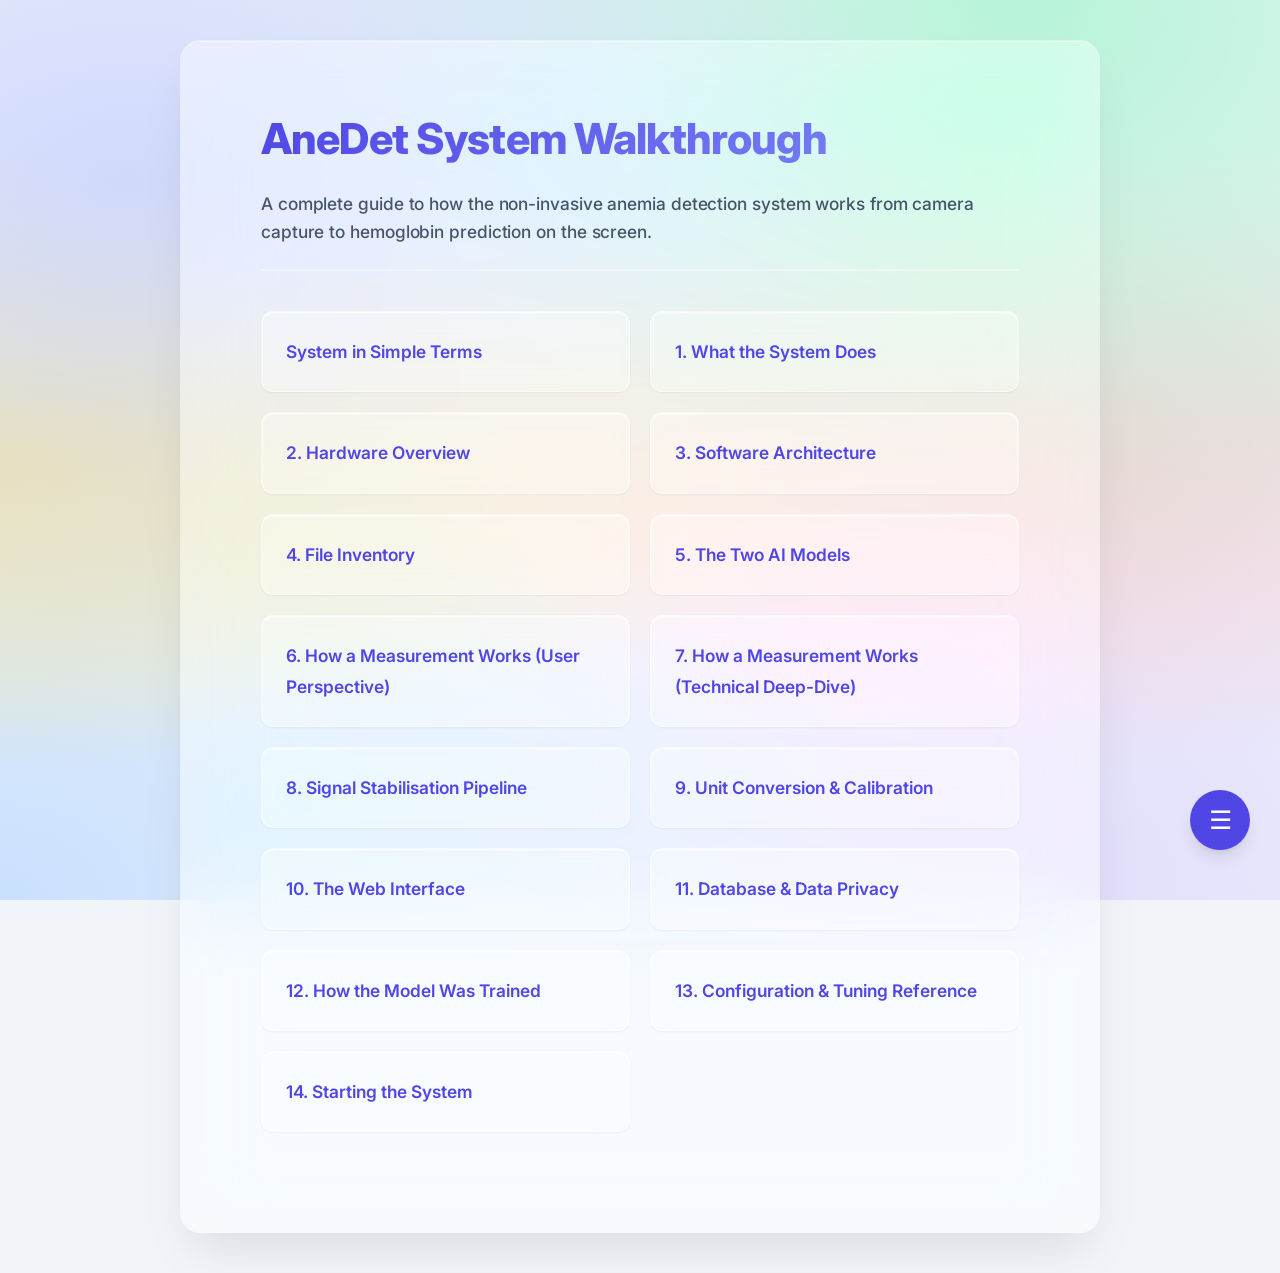
==== index.html @ 3094cc3a "Improve glassmorphism elements" ====
<!DOCTYPE html>
<html lang="en">

<head>
  <meta charset="UTF-8">
  <meta name="viewport" content="width=device-width, initial-scale=1.0, maximum-scale=1.0, user-scalable=no">
  <title>AneDet System Walkthrough</title>
  <style>
    @import url('https://fonts.googleapis.com/css2?family=Inter:wght@400;500;600;700&family=Fira+Code:wght@400;500&display=swap');

    :root {
      --primary: #4f46e5;
      --primary-light: #eef2ff;
      --accent: #f59e0b;
      --green: #10b981;
      --red: #ef4444;
      --text: #1e293b;
      --text-secondary: #475569;
      --border: rgba(255, 255, 255, 0.4);
      --bg: #f3f4f6;
      --bg-code: rgba(255, 255, 255, 0.4);
      --bg-note: rgba(224, 231, 255, 0.5);
      --bg-tip: rgba(209, 250, 229, 0.5);
      --bg-important: rgba(254, 243, 199, 0.5);
      --bg-caution: rgba(254, 226, 226, 0.5);
      --shadow-sm: 0 1px 2px 0 rgb(0 0 0 / 0.05);
      --shadow-md: 0 4px 6px -1px rgb(0 0 0 / 0.1), 0 2px 4px -2px rgb(0 0 0 / 0.1);
      --shadow-lg: 0 10px 15px -3px rgb(0 0 0 / 0.1), 0 4px 6px -4px rgb(0 0 0 / 0.1);
      --radius: 12px;
      /* Glass Constants */
      --glass-bg: rgba(255, 255, 255, 0.45);
      --glass-gloss: rgba(255, 255, 255, 0.9);
    }

    * {
      box-sizing: border-box;
      margin: 0;
      padding: 0;
    }

    html {
      scroll-behavior: smooth;
      background-color: #f1f5f9;
      background-image: 
        radial-gradient(at 10% 20%, rgba(199, 210, 254, 0.8) 0px, transparent 50%),
        radial-gradient(at 80% 0%, rgba(167, 243, 208, 0.8) 0px, transparent 50%),
        radial-gradient(at 0% 50%, rgba(253, 230, 138, 0.8) 0px, transparent 50%),
        radial-gradient(at 80% 50%, rgba(254, 202, 202, 0.8) 0px, transparent 50%),
        radial-gradient(at 0% 100%, rgba(191, 219, 254, 0.8) 0px, transparent 50%),
        radial-gradient(at 80% 100%, rgba(221, 214, 254, 0.8) 0px, transparent 50%);
      background-attachment: fixed;
      background-size: cover;
    }

    body {
      font-family: 'Inter', -apple-system, BlinkMacSystemFont, sans-serif;
      font-size: 11.5pt;
      line-height: 1.8;
      color: var(--text);
      max-width: 920px;
      margin: 40px auto;
      padding: 60px 80px;
      border-radius: 20px;
      box-shadow: 0 25px 50px -12px rgba(0, 0, 0, 0.1), inset 0 1px 1px var(--glass-gloss);
      border: 1px solid var(--border);
      position: relative;
      z-index: 1; /* Establishes stacking context without breaking position: fixed */
    }

    body::before {
      content: "";
      position: absolute;
      top: 0; left: 0; right: 0; bottom: 0;
      /* Massive Glass UI moved to Pseudo-element */
      background: var(--glass-bg);
      backdrop-filter: blur(40px) saturate(180%);
      -webkit-backdrop-filter: blur(40px) saturate(180%);
      border-radius: 20px;
      z-index: -1;
    }

    @media print {
      body {
        padding: 20px 30px;
        font-size: 10pt;
        max-width: none;
      }

      .page-break {
        page-break-before: always;
      }

      h2 {
        page-break-after: avoid;
      }

      table,
      pre,
      .callout {
        page-break-inside: avoid;
      }
    }

    h1 {
      font-size: 32pt;
      font-weight: 800;
      letter-spacing: -0.02em;
      margin-bottom: 8px;
      background: linear-gradient(135deg, var(--primary), #818cf8);
      -webkit-background-clip: text;
      -webkit-text-fill-color: transparent;
      padding-bottom: 4px;
      border-bottom: none;
    }

    h1+p.subtitle {
      font-size: 13pt;
      color: var(--text-secondary);
      margin-bottom: 40px;
      font-weight: 500;
      line-height: 1.6;
      border-bottom: 2px solid var(--border);
      padding-bottom: 24px;
    }

    h2 {
      font-size: 18pt;
      font-weight: 700;
      color: var(--text);
      margin-top: 48px;
      margin-bottom: 16px;
      padding-bottom: 8px;
      border-bottom: 1px solid var(--border);
      display: flex;
      align-items: center;
      gap: 10px;
    }
    
    h2::before {
      content: '';
      display: block;
      width: 4px;
      height: 22px;
      background: var(--primary);
      border-radius: 4px;
    }

    h3 {
      font-size: 14pt;
      font-weight: 600;
      color: var(--text);
      margin-top: 24px;
      margin-bottom: 12px;
    }

    h4 {
      font-size: 11.5pt;
      font-weight: 600;
      color: var(--text-secondary);
      margin-top: 18px;
      margin-bottom: 8px;
      text-transform: uppercase;
      letter-spacing: 0.05em;
    }

    /* ========================================= */
    /*   EDITORIAL BEAUTY & MICRO-TYPOGRAPHY     */
    /* ========================================= */
    
    p {
      margin-bottom: 24px;
      font-size: 11.5pt;
      color: #334155; /* Soft slate for low-fatigue reading */
      line-height: 1.85;
      letter-spacing: -0.005em;
    }

    /* Editorial Lead Paragraphs */
    h3 + p {
      font-size: 12.5pt;
      color: var(--text);
      font-weight: 500;
      letter-spacing: -0.01em;
      border-left: 3px solid rgba(79, 70, 229, 0.4);
      padding-left: 16px;
      margin-top: 16px;
      margin-bottom: 28px;
    }

    /* Transform Boring Lists into Glass Cards */
    ul, ol {
      margin-top: 20px;
      margin-bottom: 30px;
      padding-left: 0;
      list-style: none;
      display: grid;
      gap: 12px;
    }

    li {
      background: rgba(255, 255, 255, 0.4);
      border: 1px solid var(--border);
      border-radius: 12px;
      padding: 16px 20px 16px 54px; /* Space for absolute bullet */
      position: relative;
      box-shadow: inset 0 1px 1px var(--glass-gloss);
      backdrop-filter: blur(8px);
      transition: transform 0.2s ease, background 0.2s, box-shadow 0.2s, border-color 0.2s;
      font-size: 11pt;
      color: #334155;
      line-height: 1.6;
    }

    li:hover {
      background: rgba(255, 255, 255, 0.65);
      transform: translateX(6px);
      box-shadow: var(--shadow-sm), inset 0 1px 1px var(--glass-gloss);
      border-color: rgba(79, 70, 229, 0.4);
    }
    
    ul > li::before {
      content: "✦";
      color: var(--primary);
      font-size: 14pt;
      position: absolute;
      left: 20px;
      top: 14px;
    }
    
    ol {
      counter-reset: custom-counter;
    }
    
    ol > li::before {
      counter-increment: custom-counter;
      content: counter(custom-counter);
      background: linear-gradient(135deg, var(--primary) 0%, #818cf8 100%);
      color: white;
      width: 26px;
      height: 26px;
      border-radius: 50%;
      position: absolute;
      left: 16px;
      top: 14px;
      display: flex;
      align-items: center;
      justify-content: center;
      font-size: 9pt;
      font-weight: 700;
      box-shadow: 0 4px 10px rgba(79,70,229,0.3);
    }

    /* Gradient Text Highlights */
    p strong, li strong {
      background: linear-gradient(135deg, var(--primary) 0%, #9333ea 100%);
      -webkit-background-clip: text;
      -webkit-text-fill-color: transparent;
      font-weight: 750;
      letter-spacing: -0.01em;
    }

    strong {
      font-weight: 600;
    }

    code {
      font-family: 'Fira Code', monospace;
      font-size: 9.5pt;
      background: var(--bg-code);
      padding: 2px 5px;
      border-radius: 3px;
      border: 1px solid var(--border);
    }

    pre {
      font-family: 'Fira Code', monospace;
      font-size: 9pt;
      background: var(--bg-code);
      border: 1px solid var(--border);
      border-radius: 6px;
      padding: 14px 18px;
      margin-bottom: 14px;
      overflow-x: auto;
      line-height: 1.5;
      white-space: pre-wrap;
      word-wrap: break-word;
    }

    pre code {
      background: none;
      border: none;
      padding: 0;
      font-size: inherit;
    }

    table {
      width: 100%;
      border-collapse: separate;
      border-spacing: 0;
      margin-bottom: 24px;
      font-size: 10.5pt;
      border-radius: var(--radius);
      overflow: hidden;
      border: 1px solid var(--border);
      background: rgba(255, 255, 255, 0.25);
    }

    th {
      background: rgba(255, 255, 255, 0.6);
      color: var(--text-secondary);
      font-weight: 600;
      text-align: left;
      padding: 12px 16px;
      border-bottom: 1px solid var(--border);
      text-transform: uppercase;
      font-size: 9pt;
      letter-spacing: 0.05em;
    }

    td {
      padding: 14px 16px;
      border-bottom: 1px solid var(--border);
      vertical-align: top;
      background: transparent;
      color: var(--text);
    }

    tr:last-child td {
      border-bottom: none;
    }

    tr:hover td {
      background: rgba(255, 255, 255, 0.45);
    }

    .callout {
      border-radius: 12px;
      padding: 18px 24px;
      margin: 20px 0;
      border-left: 5px solid;
      font-size: 10.5pt;
      line-height: 1.6;
      background: rgba(255, 255, 255, 0.4);
      backdrop-filter: blur(8px);
      box-shadow: inset 0 1px 1px var(--glass-gloss);
    }

    .callout-title {
      font-weight: 700;
      margin-bottom: 6px;
      font-size: 11pt;
      display: flex;
      align-items: center;
      gap: 6px;
    }

    .callout.note {
      background: var(--bg-note);
      border-color: var(--primary);
    }

    .callout.note .callout-title {
      color: var(--primary);
    }

    .callout.tip {
      background: var(--bg-tip);
      border-color: var(--green);
    }

    .callout.tip .callout-title {
      color: var(--green);
    }

    .callout.important {
      background: var(--bg-important);
      border-color: var(--accent);
    }

    .callout.important .callout-title {
      color: #e37400;
    }

    .callout.caution {
      background: var(--bg-caution);
      border-color: var(--red);
    }

    .callout.caution .callout-title {
      color: var(--red);
    }

    .diagram-box {
      background: var(--bg-code);
      border: 1px solid var(--border);
      border-radius: 6px;
      padding: 16px;
      margin: 14px 0;
      font-family: 'Fira Code', monospace;
      font-size: 9pt;
      line-height: 1.4;
      white-space: pre;
      overflow-x: auto;
    }

    /* ── Flowchart Component System ─────────────────────────────── */
    .flow {
      display: flex;
      flex-direction: column;
      align-items: center;
      gap: 0;
      margin: 18px 0;
      padding: 20px 10px;
      background: var(--bg-code);
      border: 1px solid var(--border);
      border-radius: 8px;
    }

    .flow-node {
      background: white;
      border: 2px solid var(--primary);
      border-radius: 10px;
      padding: 10px 20px;
      text-align: center;
      font-size: 9.5pt;
      line-height: 1.45;
      max-width: 340px;
      width: 100%;
      position: relative;
    }

    .flow-node strong {
      color: var(--primary);
    }

    .flow-node.accent {
      border-color: var(--accent);
      background: var(--bg-important);
    }

    .flow-node.accent strong {
      color: #e37400;
    }

    .flow-node.green {
      border-color: var(--green);
      background: var(--bg-tip);
    }

    .flow-node.green strong {
      color: var(--green);
    }

    .flow-node.red {
      border-color: var(--red);
      background: var(--bg-caution);
    }

    .flow-node.red strong {
      color: var(--red);
    }

    .flow-node.wide {
      max-width: 420px;
    }

    .flow-node.narrow {
      max-width: 260px;
    }

    .flow-node.start {
      border-radius: 24px;
      background: var(--primary);
      color: white;
      font-weight: 600;
    }

    .flow-node.start strong {
      color: white;
    }

    .flow-node.decision {
      border-radius: 4px;
      transform: none;
      border-color: var(--accent);
      background: #fffbf0;
      font-size: 9pt;
    }

    .flow-arrow {
      display: flex;
      flex-direction: column;
      align-items: center;
      color: var(--primary);
      font-size: 9pt;
      padding: 2px 0;
    }

    .flow-arrow::before {
      content: '';
      display: block;
      width: 2px;
      height: 16px;
      background: var(--primary);
    }

    .flow-arrow::after {
      content: '▼';
      font-size: 10pt;
      line-height: 1;
      margin-top: -3px;
    }

    .flow-arrow .label {
      font-size: 8.5pt;
      color: var(--text-secondary);
      margin-top: 2px;
      font-style: italic;
    }

    .flow-branch {
      display: grid;
      grid-template-columns: 1fr auto 1fr;
      gap: 14px;
      align-items: start;
      width: 100%;
      max-width: 520px;
    }

    .flow-branch-col {
      display: flex;
      flex-direction: column;
      align-items: center;
      gap: 0;
    }

    .flow-branch-label {
      font-size: 9pt;
      font-weight: 600;
      color: var(--text-secondary);
      padding: 4px 10px;
      border-radius: 12px;
      background: white;
      border: 1px solid var(--border);
      margin-bottom: 4px;
    }

    .flow-branch-divider {
      width: 1px;
      background: var(--border);
      min-height: 80px;
      align-self: stretch;
    }

    .flow-connector {
      display: flex;
      align-items: center;
      gap: 8px;
      font-size: 8.5pt;
      color: var(--text-secondary);
    }

    .flow-connector::before,
    .flow-connector::after {
      content: '';
      flex: 1;
      height: 1px;
      background: var(--border);
    }

    /* Hardware stack */
    .hw-stack {
      display: flex;
      flex-direction: column;
      align-items: center;
      gap: 0;
      margin: 18px 0;
      padding: 24px 16px;
      background: var(--bg-code);
      border: 1px solid var(--border);
      border-radius: 8px;
    }

    .hw-box {
      background: white;
      border: 2px solid var(--primary);
      border-radius: 10px;
      padding: 14px 24px;
      text-align: center;
      width: 100%;
      max-width: 340px;
    }

    .hw-box .hw-title {
      font-weight: 700;
      font-size: 11pt;
      color: var(--primary);
    }

    .hw-box .hw-desc {
      font-size: 9pt;
      color: var(--text-secondary);
      margin-top: 2px;
    }

    .hw-link {
      display: flex;
      flex-direction: column;
      align-items: center;
      padding: 4px 0;
    }

    .hw-link::before {
      content: '';
      display: block;
      width: 2px;
      height: 18px;
      background: var(--primary);
    }

    .hw-link-label {
      font-size: 8pt;
      color: var(--text-secondary);
      padding: 2px 8px;
      background: var(--bg-code);
      border-radius: 8px;
      border: 1px solid var(--border);
    }

    .hw-link::after {
      content: '▼';
      display: block;
      color: var(--primary);
      font-size: 10pt;
      line-height: 10px;
      padding-top: 15px;
      background: linear-gradient(var(--primary), var(--primary)) no-repeat center top / 2px 16px;
      margin-top: 1px;
      margin-bottom: -4px;
    }

    .toc {
      background: var(--bg-code);
      border: 1px solid var(--border);
      border-radius: 8px;
      padding: 18px 24px;
      margin: 20px 0 30px 0;
    }

    .toc-title {
      font-weight: 700;
      font-size: 12pt;
      margin-bottom: 10px;
      color: var(--primary);
    }

    .toc ol {
      padding-left: 20px;
      margin: 0;
    }

    .toc li {
      margin-bottom: 3px;
      font-size: 10pt;
    }

    .flow-step {
      display: flex;
      align-items: flex-start;
      margin-bottom: 8px;
    }

    .flow-arrow {
      color: var(--primary);
      font-weight: 700;
      margin-right: 8px;
      flex-shrink: 0;
      font-size: 14pt;
      line-height: 1.4;
    }

    hr {
      border: none;
      border-top: 2px solid var(--border);
      margin: 30px 0;
    }

    .badge {
      display: inline-block;
      padding: 2px 8px;
      border-radius: 4px;
      font-size: 9pt;
      font-weight: 600;
    }

    .badge.normal {
      background: #e6f4ea;
      color: #1e8e3e;
    }

    .badge.mild {
      background: #fef7e0;
      color: #e37400;
    }

    .badge.moderate {
      background: #fce8e6;
      color: #d93025;
    }

    .badge.severe {
      background: #d93025;
      color: white;
    }

    .two-col {
      display: grid;
      grid-template-columns: 1fr 1fr;
      gap: 16px;
      margin-bottom: 14px;
    }

    @media print {
      .two-col {
        grid-template-columns: 1fr 1fr;
      }
    }

    .metric-card {
      background: var(--bg-code);
      border: 1px solid var(--border);
      border-radius: 6px;
      padding: 12px 16px;
      text-align: center;
    }

    .metric-card .value {
      font-size: 20pt;
      font-weight: 700;
      color: var(--primary);
    }

    .metric-card .label {
      font-size: 9pt;
      color: var(--text-secondary);
      margin-top: 2px;
    }

    /* Modern Enhancements */
    .callout, pre, .diagram-box, .flow, .hw-stack, .metric-card, .toc, table {
      box-shadow: var(--shadow-sm);
      border-radius: var(--radius);
      background: #ffffff;
      transition: box-shadow 0.2s ease, transform 0.2s ease;
    }
    .callout:hover, pre:hover, .diagram-box:hover, .flow:hover, .hw-stack:hover, .metric-card:hover, .toc:hover {
      box-shadow: var(--shadow-md);
      transform: translateY(-1px);
    }
    .hw-box, .flow-node {
      box-shadow: var(--shadow-sm);
      border-radius: var(--radius);
      border-width: 1.5px;
    }
    .badge {
      box-shadow: var(--shadow-sm);
    }
    
    /* TOC Floating Button & Modal */
    #tocBtn {
      position: fixed;
      bottom: 50px;
      right: 30px;
      background: var(--primary);
      color: white;
      border: none;
      border-radius: 50%;
      width: 60px;
      height: 60px;
      font-size: 26px;
      box-shadow: var(--shadow-lg);
      cursor: pointer;
      z-index: 1000;
      transition: transform 0.25s cubic-bezier(0.34, 1.56, 0.64, 1), background 0.2s;
      display: flex;
      align-items: center;
      justify-content: center;
    }
    #tocBtn:hover {
      transform: scale(1.08) translateY(-2px);
      background: #4338ca;
    }
    #tocModal {
      position: fixed;
      bottom: 120px;
      right: 30px;
      width: 340px;
      max-height: 70vh;
      background: rgba(255, 255, 255, 0.45);
      backdrop-filter: blur(40px) saturate(160%);
      -webkit-backdrop-filter: blur(40px) saturate(160%);
      border-radius: var(--radius);
      box-shadow: 0 14px 40px rgba(0, 0, 0, 0.15),
                  inset 0 1px 3px rgba(255, 255, 255, 0.9),
                  inset 0 -1px 2px rgba(0, 0, 0, 0.05),
                  inset 1px 0px 2px rgba(255, 255, 255, 0.6);
      border: 1px solid rgba(255, 255, 255, 0.8);
      padding: 24px 10px 24px 24px; /* Reduced right padding to fit wide scrollbar nicely */
      opacity: 0;
      pointer-events: none;
      transform: translateY(20px) scale(0.95);
      transition: opacity 0.3s cubic-bezier(0.4, 0, 0.2, 1), transform 0.3s cubic-bezier(0.4, 0, 0.2, 1);
      z-index: 999;
      /* ALWAYS show scrollbar so it acts as a constant interactive guide */
      overflow-y: scroll;
      -webkit-overflow-scrolling: touch; /* Fast scroll on iOS */
      scrollbar-width: auto; /* Standard cross-browser */
      scrollbar-color: rgba(79, 70, 229, 0.6) rgba(0, 0, 0, 0.05);
    }
    
    /* Scrollbar Guide for TOC Modal */
    #tocModal::-webkit-scrollbar {
      -webkit-appearance: none;
      appearance: none;
      width: 12px; /* Wider scrollbar to be easily clickable */
    }
    #tocModal::-webkit-scrollbar-track {
      background: rgba(0, 0, 0, 0.05); /* Darker track so the boundary is visible */
      border-radius: 10px;
      margin: 10px 0;
    }
    #tocModal::-webkit-scrollbar-thumb {
      background: rgba(79, 70, 229, 0.5); /* Much more visible thumb color */
      border-radius: 10px;
      border: 2px solid rgba(255,255,255,0.92); /* Padding effect inside the track */
    }
    #tocModal::-webkit-scrollbar-thumb:hover {
      background: rgba(79, 70, 229, 0.8); 
    }
    #tocModal.show {
      opacity: 1;
      pointer-events: auto;
      transform: translateY(0) scale(1);
    }
    #tocModal h3 {
      margin-top: 0;
      margin-bottom: 16px;
      font-size: 14pt;
      color: var(--primary);
      border-bottom: 2px solid var(--border);
      padding-bottom: 8px;
    }
    .toc-item {
      display: block;
      padding: 8px 12px;
      color: var(--text-secondary);
      text-decoration: none;
      border-radius: 8px;
      transition: background 0.2s, color 0.2s, padding-left 0.2s;
      font-size: 10.5pt;
      margin-bottom: 2px;
    }
    .toc-item:hover {
      background: var(--primary-light);
      color: var(--primary);
      font-weight: 600;
      padding-left: 16px;
    }

    /* === SPA Layout CSS === */
    .section-container {
      display: none;
      animation: fadeIn 0.4s ease forwards;
    }
    .section-container.active {
      display: block;
    }

    #homepage-grid {
      display: grid;
      grid-template-columns: repeat(auto-fill, minmax(320px, 1fr));
      gap: 20px;
      margin-top: 30px;
      margin-bottom: 40px;
    }
    .home-card {
      background: rgba(255, 255, 255, 0.35);
      backdrop-filter: blur(16px) saturate(140%);
      -webkit-backdrop-filter: blur(16px) saturate(140%);
      border: 1px solid var(--border);
      border-radius: var(--radius);
      padding: 24px;
      cursor: pointer;
      box-shadow: var(--shadow-sm), inset 0 1px 2px var(--glass-gloss);
      transition: box-shadow 0.2s ease, transform 0.2s ease, border-color 0.2s, background 0.2s;
      display: flex;
      flex-direction: column;
    }
    .home-card:hover {
      background: rgba(255, 255, 255, 0.65);
      box-shadow: var(--shadow-lg), inset 0 1px 2px var(--glass-gloss);
      transform: translateY(-3px);
      border-color: var(--primary);
    }
    .home-card h3 {
      margin-top: 0;
      color: var(--primary);
      font-size: 13pt;
      margin-bottom: 0;
    }
    
    @keyframes fadeIn {
      from { opacity: 0; transform: translateY(10px); }
      to { opacity: 1; transform: translateY(0); }
    }
    
    .back-to-home-btn {
      display: inline-flex;
      align-items: center;
      gap: 8px;
      padding: 10px 18px;
      background: var(--primary-light);
      color: var(--primary);
      border: none;
      border-radius: 8px;
      font-weight: 600;
      cursor: pointer;
      margin-bottom: 30px;
      transition: background 0.2s, transform 0.1s;
      font-size: 10.5pt;
    }
    .back-to-home-btn:hover {
      background: #c7d2fe;
      transform: translateX(-2px);
    }

    /* Mobile Responsive Hooks */
    @media (max-width: 768px) {
      body {
        margin: 15px 12px;
        padding: 24px 20px;
        font-size: 12.5pt; /* Scaled for readability without wrapping issues */
        line-height: 1.6;
        border-radius: 16px;
      }
      body::before {
        border-radius: 16px;
      }
      #homepage-grid {
        grid-template-columns: 1fr; /* Force single column on phones */
        gap: 16px;
        margin-top: 20px;
      }
      h1 {
        font-size: 24pt;
        line-height: 1.2;
      }
      h2 {
        font-size: 18pt;
      }
      h3 {
        font-size: 15pt;
      }
      pre {
        font-size: 10.5pt;
        padding: 16px;
      }
      .two-col {
        grid-template-columns: 1fr;
      }
      .flow-branch {
        grid-template-columns: 1fr;
        gap: 16px;
      }
      .flow-branch-divider {
        display: none;
      }
      .flow-node {
        font-size: 11pt;
      }
      
      /* Make Floating Button Larger for Touch */
      #tocBtn {
        width: 76px;
        height: 76px;
        font-size: 32px;
        bottom: 50px;
        right: 24px;
      }
      
      /* Make Modal Wider and Links Larger */
      #tocModal {
        width: calc(100% - 48px);
        bottom: 140px;
        right: 24px;
        max-height: 65vh;
        padding: 24px 14px 24px 20px;
      }
      #tocModal h3 {
        font-size: 18pt;
      }
      .toc-item {
        font-size: 13pt;
        padding: 14px 16px;
        margin-bottom: 6px;
      }
    }
  </style>
</head>

<body>

  <h1>AneDet System Walkthrough</h1>
  <p class="subtitle">A complete guide to how the non-invasive anemia detection system works from camera capture
    to hemoglobin prediction on the screen.</p>

  <!-- ═══════════════════════════════════════════════════════════════════ -->
  <h2>System in Simple Terms</h2>

  <div class="callout note">
    <div class="callout-title">&#9432; Note</div>
    This section explains the entire system in simple terms. If you already understand machine learning in AI and
    software, you can skip
    ahead to Section 1.
  </div>

  <h3>What is Anemia?</h3>
  <p>Anemia is a condition where your blood doesn&rsquo;t have enough <strong>hemoglobin</strong> (Hb) &mdash; the
    protein in red blood cells that carries oxygen around your body. When hemoglobin is too low, you may feel tired,
    weak, or dizzy.</p>
  <p>Normally, to check for anemia, a nurse draws blood from your arm and sends it to a laboratory. This takes time,
    costs money, and requires a needle. <strong>AneDet tries to do the same check without any needles or blood</strong>
    &mdash; just by looking at your fingernail with a camera.</p>

  <h3>How Can a Camera Detect Anemia?</h3>
  <p>The colour of your <strong>fingernail bed</strong> (the pink area under your nail) changes depending on how much
    hemoglobin is in your blood:</p>
  <ul>
    <li><strong>Healthy blood</strong> (high hemoglobin) &rarr; the nail bed looks <strong>pink or reddish</strong></li>
    <li><strong>Anemic blood</strong> (low hemoglobin) &rarr; the nail bed looks <strong>pale or whitish</strong></li>
  </ul>
  <p>This is actually the same thing doctors check during a physical exam &mdash; they press your nail and look at the
    colour. AneDet does this automatically with a camera and artificial intelligence.</p>

  <h3>What Does the System Look Like?</h3>
  <p>The system is a small device with three parts:</p>
  <ol>
    <li><strong>A small computer</strong> (Raspberry Pi 5) &mdash; about the size of a credit card</li>
    <li><strong>A camera</strong> (Raspberry Pi Camera Module 3) &mdash; points at the patient&rsquo;s finger</li>
    <li><strong>A touchscreen</strong> (5 inches) &mdash; shows the results and lets the operator control the system
    </li>
  </ol>
  <p>Everything runs on this small device. It does <strong>not</strong> need an internet connection &mdash; all the
    intelligence is built in.</p>

  <h3>How Does a Test Work?</h3>
  <p>A typical test takes about <strong>26 seconds</strong> and works like this:</p>
  <ol>
    <li><strong>Place your finger</strong> &mdash; The patient holds their index finger or including middle and ring
      finger in front of the camera, about
      10&ndash;15 cm away</li>
    <li><strong>The system finds the nail</strong> &mdash; The first AI automatically locates the fingernail in the
      camera image (like how your phone camera finds faces)</li>
    <li><strong>The system reads the colour</strong> &mdash; The second AI examines the nail colour and the skin colour
      next to it. It compares them to hundreds of examples it has seen before</li>
    <li><strong>It takes many readings</strong> &mdash; Over 16 seconds, the system takes about 20 separate readings and
      combines them to get a reliable result</li>
    <li><strong>The result appears on screen</strong> &mdash; A hemoglobin number (like &ldquo;13.2 g/dL&rdquo;) and a
      status (&ldquo;Normal&rdquo;, &ldquo;Borderline&rdquo;, or &ldquo;Anemia&rdquo;)</li>
  </ol>

  <h3>What Do the Results Mean?</h3>

  <table>
    <tr>
      <th>Result on Screen</th>
      <th>What It Means</th>
      <th>What to Do</th>
    </tr>
    <tr>
      <td><span class="badge normal">Normal</span></td>
      <td>Hemoglobin is above 12.2 g/dL. Blood appears healthy.</td>
      <td>No action needed for anemia.</td>
    </tr>
    <tr>
      <td><span class="badge mild">Borderline</span></td>
      <td>Hemoglobin is between 12.0 and 12.2 g/dL. Too close to call.</td>
      <td>Consider a follow-up lab test to be sure.</td>
    </tr>
    <tr>
      <td><span class="badge mild">Mild Anemia</span></td>
      <td>Hemoglobin is between 10.0 and 11.9 g/dL.</td>
      <td>Refer to a doctor for a confirmatory blood test.</td>
    </tr>
    <tr>
      <td><span class="badge moderate">Moderate Anemia</span></td>
      <td>Hemoglobin is between 8.0 and 9.9 g/dL.</td>
      <td>Refer to a doctor promptly.</td>
    </tr>
    <tr>
      <td><span class="badge severe">Severe Anemia</span></td>
      <td>Hemoglobin is below 8.0 g/dL.</td>
      <td>Urgent medical attention needed.</td>
    </tr>
  </table>

  <div class="callout caution">
    <div class="callout-title">&#9888;&#65039; Important Reminder</div>
    AneDet is a <strong>screening tool</strong>, not a medical diagnosis. Think of it like a thermometer &mdash; it can
    tell you something might be wrong, but a doctor still needs to confirm with a proper blood test. <strong>Never use
      this result alone to make treatment decisions.</strong>
  </div>

  <h3>How Accurate Is It?</h3>
  <p>Based on testing with 673 patients:</p>
  <ul>
    <li><strong>Sensitivity: ~82%</strong> &mdash; Out of 100 anemic patients, the system correctly identifies about 82
      of them</li>
    <li><strong>Specificity: ~80%</strong> &mdash; Out of 100 healthy patients, the system correctly identifies about 80
      of them</li>
    <li><strong>Average error: about 1.3 g/dL</strong> &mdash; The system&rsquo;s estimate is typically within 1.3 g/dL
      of the true lab value</li>
  </ul>
  <p>This means the system is <strong>useful for screening</strong> (quickly checking many people) but is <strong>not a
      replacement for laboratory blood tests</strong>. Some healthy people may be flagged as anemic, and some anemic
    people may be missed.</p>

  <h3>How Does the AI &ldquo;Learn&rdquo; to Read Nail Colour?</h3>
  <p>Think of it like training a new doctor:</p>
  <ol>
    <li><strong>Show many examples</strong> &mdash; The AI was shown 673 photos of fingernails from different patients,
      along with their actual hemoglobin levels from lab blood tests</li>
    <li><strong>Let it find patterns</strong> &mdash; The AI gradually learned which nail colours correspond to which
      hemoglobin levels. Paler nails generally mean lower hemoglobin</li>
    <li><strong>Test it on new patients</strong> &mdash; After training, the AI was tested on patients it had never seen
      before to make sure it works on strangers, not just the people it practised on</li>
  </ol>
  <p>The AI also looks at the <strong>skin colour next to the nail</strong> as a reference. This helps compensate for
    different lighting conditions &mdash; just like how a human would compare &ldquo;is the nail paler <em>than the
      surrounding skin</em>?&rdquo; rather than judging nail colour in isolation.</p>

  <h3>Why Does It Take 20 Readings Instead of Just One?</h3>
  <p>Imagine you&rsquo;re trying to weigh yourself on a shaky scale. One reading might say 70 kg, the next might say 72
    kg, and the next 69 kg. None of them are perfectly accurate. But if you take 20 readings and use the <strong>middle
      value</strong>, you get a much more reliable answer.</p>
  <p>The AI works the same way &mdash; each individual prediction has some uncertainty, so the system takes many
    readings, throws out the obvious outliers, and uses the stable middle value as the final result.</p>

  <h3>What Are the Safety Features?</h3>
  <p>The system has several built-in safety measures:</p>
  <ul>
    <li><strong>Focus check</strong> &mdash; If the camera image is blurry, the system waits until it&rsquo;s sharp
      before taking readings</li>
    <li><strong>Confidence check</strong> &mdash; If the AI isn&rsquo;t confident it found the nail, it won&rsquo;t take
      a reading</li>
    <li><strong>Outlier removal</strong> &mdash; If one reading is wildly different from the others, it&rsquo;s
      automatically discarded</li>
    <li><strong>Minimum samples</strong> &mdash; If fewer than 6 good readings were collected, the system says &ldquo;No
      Valid Reading&rdquo; instead of guessing</li>
    <li><strong>Borderline band</strong> &mdash; Results very close to the anemia boundary (12.0&ndash;12.2 g/dL) are
      labelled &ldquo;Borderline&rdquo; instead of being forced into Normal or Anemia</li>
  </ul>

  <hr>

  <div class="callout tip">
    <div class="callout-title">&#128161; End of Plain English Guide</div>
    Everything below this point is the <strong>technical documentation</strong>. It explains exactly how each component
    works at the code level.
  </div>

  <div class="toc">
    <div class="toc-title">Table of Contents</div>
    <ol start="0">
      <li>Plain English Guide (above)</li>
      <li>What the System Does</li>
      <li>Hardware Overview</li>
      <li>Software Architecture</li>
      <li>File Inventory</li>
      <li>The Two AI Models</li>
      <li>How a Measurement Works (User Perspective)</li>
      <li>How a Measurement Works (Technical Deep-Dive)</li>
      <li>Signal Stabilisation Pipeline</li>
      <li>Unit Conversion &amp; Calibration</li>
      <li>The Web Interface</li>
      <li>Database &amp; Data Privacy</li>
      <li>How the Model Was Trained</li>
      <li>Configuration &amp; Tuning Reference</li>
      <li>Starting the System</li>
    </ol>
  </div>

  <!-- ═══════════════════════════════════════════════════════════════════ -->
  <h2>1. What the System Does</h2>

  <p>AneDet is a <strong>non-invasive anemia screening tool</strong>. Instead of drawing blood, it:</p>
  <ol>
    <li><strong>Points a camera at the patient's fingernail</strong> (index finger)</li>
    <li><strong>Detects the nail</strong> automatically using a YOLO object detection model</li>
    <li><strong>Analyses the nail colour</strong> using a MobileNetV3 regression model</li>
    <li><strong>Estimates the hemoglobin (Hb) level</strong> in g/dL</li>
    <li><strong>Classifies the result</strong> as Normal, Mild Anemia, Moderate Anemia, or Severe Anemia</li>
  </ol>

  <p>The system runs entirely on-device &mdash; no internet connection is needed. The whole process takes about
    <strong>26 seconds</strong> per reading.
  </p>

  <h3>Clinical Thresholds (g/dL)</h3>

  <table>
    <tr>
      <th>Status</th>
      <th>Hb Range</th>
    </tr>
    <tr>
      <td><span class="badge normal">Normal</span></td>
      <td>&gt; 12.2 g/dL</td>
    </tr>
    <tr>
      <td><span class="badge mild">Borderline</span></td>
      <td>12.0 &ndash; 12.2 g/dL</td>
    </tr>
    <tr>
      <td><span class="badge mild">Mild Anemia</span></td>
      <td>10.0 &ndash; 11.9 g/dL</td>
    </tr>
    <tr>
      <td><span class="badge moderate">Moderate Anemia</span></td>
      <td>8.0 &ndash; 9.9 g/dL</td>
    </tr>
    <tr>
      <td><span class="badge severe">Severe Anemia</span></td>
      <td>&lt; 8.0 g/dL</td>
    </tr>
  </table>

  <div class="callout tip">
    <div class="callout-title">&#128161; Borderline Band</div>
    The <strong>Borderline</strong> band (12.0&ndash;12.2 g/dL) is a deliberate buffer zone. Values in this range are
    too close to the anemia boundary to classify confidently, so the system labels them as &ldquo;Borderline&rdquo;
    rather than making a potentially wrong call.
  </div>

  <div class="callout note">
    <div class="callout-title">&#9432; Screening Tool Disclaimer</div>
    These thresholds are roughly aligned with WHO guidelines. The system is intended as a <strong>screening
      tool</strong>, not a diagnostic device &mdash; positive results should be confirmed with a laboratory blood test.
  </div>

  <!-- ═══════════════════════════════════════════════════════════════════ -->
  <h2 class="page-break">2. Hardware Overview</h2>

  <p>The system runs on three physical components:</p>

  <div class="hw-stack">
    <div class="hw-box">
      <div class="hw-title">5-inch Touchscreen</div>
      <div class="hw-desc">Shows the web UI via Chromium browser</div>
    </div>
    <div class="hw-link"><span class="hw-link-label">DSI / HDMI</span></div>
    <div class="hw-box">
      <div class="hw-title">Raspberry Pi 5</div>
      <div class="hw-desc">Runs Flask server + AI models</div>
    </div>
    <div class="hw-link"><span class="hw-link-label">CSI ribbon cable</span></div>
    <div class="hw-box">
      <div class="hw-title">Camera Module 3</div>
      <div class="hw-desc">640&times;480, continuous autofocus</div>
    </div>
  </div>

  <h3>Camera Configuration</h3>
  <p>The <strong>Raspberry Pi Camera Module 3</strong> has autofocus, which is critical for close-up nail imaging at
    10&ndash;15 cm distance.</p>

  <table>
    <tr>
      <th>Setting</th>
      <th>Value</th>
      <th>Why</th>
    </tr>
    <tr>
      <td>Resolution</td>
      <td>640 &times; 480</td>
      <td>Fast enough for real-time processing on Pi 5</td>
    </tr>
    <tr>
      <td>Format</td>
      <td>RGB888</td>
      <td>Direct BGR in memory &mdash; no conversion needed for OpenCV</td>
    </tr>
    <tr>
      <td>Autofocus Mode</td>
      <td>Continuous + Fast</td>
      <td>Keeps the nail sharp as the user adjusts position</td>
    </tr>
    <tr>
      <td>Fallback Focus</td>
      <td>Manual, LensPosition = 8.0</td>
      <td>~12.5 cm focal distance if autofocus is unavailable</td>
    </tr>
  </table>

  <!-- ═══════════════════════════════════════════════════════════════════ -->
  <h2 class="page-break">3. Software Architecture</h2>

  <p>The system is a <strong>Flask web application</strong> that runs locally on the Pi. The user interacts with it
    through a Chromium browser (typically launched in kiosk mode on the 5-inch display).</p>

  <h3>Thread Architecture</h3>

  <p>There are <strong>3 concurrent execution contexts</strong>:</p>

  <table>
    <tr>
      <th>Thread</th>
      <th>Role</th>
      <th>Heavy Work?</th>
    </tr>
    <tr>
      <td><strong>Flask Main</strong></td>
      <td>Serves HTML, handles API calls (<code>/start_session</code>, <code>/get_result</code>,
        <code>/save_measurement</code>)
      </td>
      <td>No &mdash; lightweight HTTP</td>
    </tr>
    <tr>
      <td><strong>Inference Worker</strong></td>
      <td>Runs YOLO nail detection, evaluates focus sharpness, runs ONNX Hb model</td>
      <td><strong>Yes</strong> &mdash; all AI runs here</td>
    </tr>
    <tr>
      <td><strong>Frame Generator</strong></td>
      <td>Captures camera frames, draws bounding boxes + status overlay, encodes JPEG, streams via MJPEG</td>
      <td>Moderate &mdash; image encoding only</td>
    </tr>
  </table>

  <div class="hw-stack">
    <div class="hw-box">
      <div class="hw-title">Flask Main Thread</div>
      <div class="hw-desc">Serves web pages + API endpoints</div>
    </div>
    <div class="hw-link"><span class="hw-link-label">starts via /video_feed</span></div>
    <div class="hw-box">
      <div class="hw-title">Frame Generator</div>
      <div class="hw-desc">Captures frames, draws overlays, streams MJPEG<br>Reads from InferenceState</div>
    </div>
    <div class="hw-link"><span class="hw-link-label">spawns</span></div>
    <div class="hw-box" style="border-color: var(--accent); background: var(--bg-important);">
      <div class="hw-title" style="color: #e37400;">Inference Worker Thread</div>
      <div class="hw-desc">YOLO detection + focus eval + ONNX Hb inference<br>
        Writes to &rarr; InferenceState (mutex-locked)<br>
        Writes to &rarr; Session State (mutex-locked)<br>
        Reads from &rarr; Picamera2 (mutex-locked)</div>
    </div>
  </div>

  <div class="callout important">
    <div class="callout-title">&#9888;&#65039; Why separate the inference worker from the frame generator?</div>
    YOLO detection and ONNX inference take ~0.4&ndash;0.8 seconds each on Pi 5. If these ran inside the frame generator,
    the video stream would freeze during every inference step. By putting heavy computation in a background thread, the
    MJPEG stream stays smooth (~10&ndash;15 FPS) while inference runs independently.
  </div>

  <h3>Shared State: InferenceState</h3>
  <p>The <code>InferenceState</code> dataclass acts as the communication channel between the inference worker and frame
    generator:</p>

  <table>
    <tr>
      <th>Field</th>
      <th>Type</th>
      <th>Purpose</th>
    </tr>
    <tr>
      <td><code>cached_boxes</code></td>
      <td>list</td>
      <td>YOLO bounding boxes for overlay drawing</td>
    </tr>
    <tr>
      <td><code>smoothed_nail_box</code></td>
      <td>list</td>
      <td>EMA-smoothed nail position for stable inference</td>
    </tr>
    <tr>
      <td><code>best_live_nail_conf</code></td>
      <td>float</td>
      <td>Highest nail detection confidence</td>
    </tr>
    <tr>
      <td><code>focus_ok</code></td>
      <td>bool</td>
      <td>Is the image sharp enough?</td>
    </tr>
    <tr>
      <td><code>smoothed_hb</code></td>
      <td>float</td>
      <td>EMA-smoothed Hb value for display</td>
    </tr>
    <tr>
      <td><code>hb_history</code></td>
      <td>deque(15)</td>
      <td>Rolling window of raw Hb predictions</td>
    </tr>
    <tr>
      <td><code>quality_ok</code></td>
      <td>bool</td>
      <td>Combined nail + focus quality check</td>
    </tr>
    <tr>
      <td><code>quality_score</code></td>
      <td>int</td>
      <td>0&ndash;100 score for UI progress bar</td>
    </tr>
    <tr>
      <td><code>quality_tip</code></td>
      <td>str</td>
      <td>User guidance text</td>
    </tr>
  </table>

  <!-- ═══════════════════════════════════════════════════════════════════ -->
  <h2 class="page-break">4. File Inventory</h2>

  <h3>Core Application Files</h3>
  <table>
    <tr>
      <th>File</th>
      <th>Purpose</th>
    </tr>
    <tr>
      <td><code>app2.py</code></td>
      <td><strong>Main application</strong> &mdash; Flask server, camera control, YOLO + ONNX inference, all routes</td>
    </tr>
    <tr>
      <td><code>hb_regressor.onnx</code></td>
      <td>FP32 ONNX hemoglobin regression model (4.0 MB)</td>
    </tr>
    <tr>
      <td><code>hb_regressor_config.json</code></td>
      <td>Model configuration: skin feature normalisation stats, calibration params, threshold</td>
    </tr>
    <tr>
      <td><code>best.pt</code></td>
      <td>YOLO nail detection model (expected in the working directory)</td>
    </tr>
    <tr>
      <td><code>templates/index.html</code></td>
      <td>Web UI template (Flask renders this)</td>
    </tr>
    <tr>
      <td><code>static/style.css</code></td>
      <td>UI styling</td>
    </tr>
    <tr>
      <td><code>static/script.js</code></td>
      <td>Frontend JavaScript (session control, polling, virtual keyboard)</td>
    </tr>
  </table>

  <h3>Training &amp; Evaluation Files</h3>
  <table>
    <tr>
      <th>File</th>
      <th>Purpose</th>
    </tr>
    <tr>
      <td><code>train_hb_regressor.py</code></td>
      <td>Training script that produces the ONNX model and config JSON</td>
    </tr>
    <tr>
      <td><code>hb_regressor_best.pt</code></td>
      <td>PyTorch checkpoint (best model weights)</td>
    </tr>
    <tr>
      <td><code>hb_regressor_training_summary.json</code></td>
      <td>Full training report: metrics, cross-validation, seed stability</td>
    </tr>
    <tr>
      <td><code>hb_regressor_cv_summary.json</code></td>
      <td>3-fold cross-validation results</td>
    </tr>
    <tr>
      <td><code>hb_regressor_seed_runs.csv</code></td>
      <td>Per-seed training metrics comparison</td>
    </tr>
  </table>

  <h3>Data</h3>
  <table>
    <tr>
      <th>Path</th>
      <th>Content</th>
    </tr>
    <tr>
      <td><code>data2/metadata.csv</code></td>
      <td>673 patients, Hb levels, bounding box annotations</td>
    </tr>
    <tr>
      <td><code>data2/photo/</code></td>
      <td>Patient fingernail images</td>
    </tr>
  </table>

  <!-- ═══════════════════════════════════════════════════════════════════ -->
  <h2 class="page-break">5. The Two AI Models</h2>

  <p>The system uses <strong>two models in sequence</strong>: one to find the nail, one to predict hemoglobin.</p>

  <h3>Model 1: YOLO Nail Detector (<code>best.pt</code>)</h3>
  <table>
    <tr>
      <th>Property</th>
      <th>Value</th>
    </tr>
    <tr>
      <td>Purpose</td>
      <td>Locate the fingernail in the camera frame</td>
    </tr>
    <tr>
      <td>Architecture</td>
      <td>YOLOv8 (Ultralytics)</td>
    </tr>
    <tr>
      <td>Input</td>
      <td>Full camera frame (640&times;480)</td>
    </tr>
    <tr>
      <td>Output</td>
      <td>Bounding boxes with class ID and confidence score</td>
    </tr>
    <tr>
      <td>Class 0</td>
      <td>Nail</td>
    </tr>
    <tr>
      <td>Live inference size</td>
      <td>416 pixels (faster for real-time)</td>
    </tr>
    <tr>
      <td>Session inference size</td>
      <td>640 pixels (more accurate for Hb prediction)</td>
    </tr>
    <tr>
      <td>Run frequency</td>
      <td>Every 0.4 seconds</td>
    </tr>
  </table>

  <p>Every 0.4 seconds, the inference worker runs YOLO on the latest camera frame. It finds all nail bounding boxes,
    picks the one with the highest confidence, and smooths its position using an exponential moving average (EMA) to
    reduce jitter.</p>

  <h3>Model 2: Hemoglobin Regressor (<code>hb_regressor.onnx</code>)</h3>
  <table>
    <tr>
      <th>Property</th>
      <th>Value</th>
    </tr>
    <tr>
      <td>Purpose</td>
      <td>Predict hemoglobin level from nail + skin colour</td>
    </tr>
    <tr>
      <td>Architecture</td>
      <td>MobileNetV3-Small backbone + linear regression head</td>
    </tr>
    <tr>
      <td>Input 1</td>
      <td><code>image</code>: nail crop resized to 224&times;224&times;3, ImageNet-normalised</td>
    </tr>
    <tr>
      <td>Input 2</td>
      <td><code>skin_features</code>: 6 Lab colour values (nail L,a,b + skin L,a,b)</td>
    </tr>
    <tr>
      <td>Output</td>
      <td><code>hb_prediction</code>: single float in g/L</td>
    </tr>
    <tr>
      <td>Runtime</td>
      <td>ONNX Runtime, CPUExecutionProvider, 4 threads</td>
    </tr>
    <tr>
      <td>Run frequency</td>
      <td>Every 0.8 seconds during acquisition phase</td>
    </tr>
  </table>

  <h3>How the 6 Skin Features Are Computed</h3>

  <pre><code>def compute_nail_skin_ratio(nail_patch, skin_patch):
    nail_lab = cv2.cvtColor(nail_patch, cv2.COLOR_BGR2Lab)
    skin_lab = cv2.cvtColor(skin_patch, cv2.COLOR_BGR2Lab)
    nail_mean = nail_lab.reshape(-1, 3).mean(axis=0)   # → 3 values (L, a, b)
    skin_mean = skin_lab.reshape(-1, 3).mean(axis=0)   # → 3 values (L, a, b)
    return [nail_L, nail_a, nail_b, skin_L, skin_a, skin_b]  # → 6 total</code></pre>

  <p>These features are then <strong>z-normalised</strong> using training-set statistics from
    <code>hb_regressor_config.json</code>:
  </p>

  <table>
    <tr>
      <th>Feature</th>
      <th>Mean</th>
      <th>Std</th>
      <th>Interpretation</th>
    </tr>
    <tr>
      <td>Nail L</td>
      <td>153.4</td>
      <td>18.3</td>
      <td>Nail lightness</td>
    </tr>
    <tr>
      <td>Nail a</td>
      <td>140.3</td>
      <td>2.2</td>
      <td>Nail red-green <em>(key anemia indicator)</em></td>
    </tr>
    <tr>
      <td>Nail b</td>
      <td>131.9</td>
      <td>6.0</td>
      <td>Nail blue-yellow</td>
    </tr>
    <tr>
      <td>Skin L</td>
      <td>159.2</td>
      <td>21.4</td>
      <td>Skin lightness (normalisation reference)</td>
    </tr>
    <tr>
      <td>Skin a</td>
      <td>133.3</td>
      <td>4.4</td>
      <td>Skin red-green</td>
    </tr>
    <tr>
      <td>Skin b</td>
      <td>141.4</td>
      <td>4.3</td>
      <td>Skin blue-yellow</td>
    </tr>
  </table>

  <div class="callout tip">
    <div class="callout-title">&#128161; Why These Features Matter</div>
    The <strong><code>a</code> channel in Lab space</strong> is the most clinically important &mdash; it represents
    redness. Anemic nails have pale nail beds with lower <code>a</code> values. The skin features act as a
    <strong>lighting normalisation reference</strong>: by comparing nail colour to adjacent skin colour, the model
    becomes less sensitive to ambient lighting conditions.
  </div>

  <!-- ═══════════════════════════════════════════════════════════════════ -->
  <h2 class="page-break">6. How a Measurement Works (User Perspective)</h2>

  <p>A measurement has 3 phases that the user sees on screen:</p>

  <h3>Phase 1: Positioning (at least 10 seconds)</h3>
  <ol>
    <li>User taps <strong>&ldquo;Start Reading&rdquo;</strong></li>
    <li>Camera feed appears on screen</li>
    <li>User places their <strong>index fingernail</strong> in front of the camera (~10&ndash;15 cm away)</li>
    <li>The <strong>Placement Quality</strong> bar fills up as the system detects the nail and confirms focus</li>
    <li>Green bounding box appears around the detected nail</li>
    <li>User guidance text updates: <em>&ldquo;Place index fingernail in the center&rdquo;</em> &rarr; <em>&ldquo;Hold
        still&rdquo;</em> &rarr; <em>&ldquo;Great position&rdquo;</em></li>
  </ol>

  <div class="callout note">
    <div class="callout-title">&#9432; Phase Duration</div>
    This phase lasts <strong>at least 10 seconds</strong>, but it will wait longer if placement quality isn't confirmed
    yet. The system transitions to the next phase only when <strong>both</strong> 10 seconds have elapsed
    <strong>and</strong> <code>quality_ok = true</code> (nail detected with sufficient confidence + image is sharp).
  </div>

  <h3>Phase 2: Acquiring (16 seconds)</h3>
  <ol>
    <li>Automatically starts after positioning quality is confirmed</li>
    <li>The system takes <strong>~20 hemoglobin readings</strong> over 16 seconds</li>
    <li>Status shows <strong>&ldquo;ANALYZING&rdquo;</strong> with a countdown timer</li>
    <li>Each reading is a separate ONNX model inference</li>
    <li>Intermediate values are smoothed so the display doesn't jump around</li>
  </ol>

  <h3>Phase 3: Done</h3>
  <ol>
    <li>The system computes the <strong>final Hb value</strong> from all collected samples</li>
    <li>The <strong>Estimated Hemoglobin Level</strong> appears (e.g., &ldquo;11.7 g/dL&rdquo;)</li>
    <li>A <strong>status badge</strong> shows the classification (e.g., &ldquo;MILD ANEMIA&rdquo;)</li>
    <li>User can tap <strong>&ldquo;Save Reading Data&rdquo;</strong> to store the result in the database</li>
  </ol>

  <h3>What Can Go Wrong</h3>
  <table>
    <tr>
      <th>Problem</th>
      <th>What User Sees</th>
      <th>System Response</th>
    </tr>
    <tr>
      <td>No nail detected</td>
      <td>Quality bar stays at 0%</td>
      <td><em>&ldquo;Place index fingernail in the center&rdquo;</em></td>
    </tr>
    <tr>
      <td>Nail detected but blurry</td>
      <td>Quality bar partial</td>
      <td><em>&ldquo;Hold still and move your finger to a sharper distance&rdquo;</em></td>
    </tr>
    <tr>
      <td>Too few valid samples</td>
      <td>&ldquo;No Valid Reading&rdquo;</td>
      <td>User should retry with better positioning</td>
    </tr>
    <tr>
      <td>Readings are inconsistent</td>
      <td>Result still shown</td>
      <td>IQR filtering removes outliers automatically</td>
    </tr>
  </table>

  <!-- ═══════════════════════════════════════════════════════════════════ -->
  <h2 class="page-break">7. How a Measurement Works (Technical Deep-Dive)</h2>

  <h3>Startup Sequence</h3>
  <p>When <code>app2.py</code> starts, it performs these steps in order:</p>

  <div class="flow">
    <div class="flow-node">Load encryption key</div>
    <div class="flow-arrow"></div>
    <div class="flow-node">Initialise SQLite database</div>
    <div class="flow-arrow"></div>
    <div class="flow-node">Start Picamera2 (640&times;480, continuous AF)</div>
    <div class="flow-arrow"></div>
    <div class="flow-node">Load YOLO model (<strong>best.pt</strong>)</div>
    <div class="flow-arrow"></div>
    <div class="flow-node">Load ONNX model (<strong>hb_regressor.onnx</strong>)</div>
    <div class="flow-arrow"></div>
    <div class="flow-node">Load config JSON (feature norms, calibration, threshold)</div>
    <div class="flow-arrow"></div>
    <div class="flow-node green"><strong>Start Flask server on port 5000</strong></div>
  </div>

  <h3>Phase Transitions (State Machine)</h3>

  <div class="flow">
    <div class="flow-node start">idle</div>
    <div class="flow-arrow"><span class="label">User taps &ldquo;Start&rdquo;</span></div>
    <div class="flow-node accent"><strong>positioning</strong><br>Wait for nail detection + focus</div>
    <div class="flow-arrow"><span class="label">10s elapsed AND quality_ok = true</span></div>
    <div class="flow-node accent"><strong>acquiring</strong><br>Collecting Hb samples (~20 readings)</div>
    <div class="flow-arrow"><span class="label">16s elapsed</span></div>
    <div class="flow-node green"><strong>done</strong><br>Final result displayed</div>
    <div class="flow-arrow"><span class="label">User taps &ldquo;Stop&rdquo; or starts new session</span></div>
    <div class="flow-node start">idle</div>
  </div>

  <h3>Positioning Phase: What the Inference Worker Does</h3>
  <p>Every cycle (~20ms sleep + processing time), the worker thread does:</p>
  <ol>
    <li><strong>Captures a frame</strong> from Picamera2 (thread-safe via <code>_camera_lock</code>)</li>
    <li><strong>Focus evaluation</strong> (every 0.25s):
      <ul>
        <li>Crops a region around the detected nail (or center 50% of frame)</li>
        <li>Computes <strong>Laplacian variance</strong> (sharpness metric)</li>
        <li>Maintains a rolling window of 6 sharpness scores</li>
        <li><code>focus_ok = median(sharpness) &ge; 25.0</code></li>
      </ul>
    </li>
    <li><strong>YOLO detection</strong> (every 0.4s):
      <ul>
        <li>Runs YOLO at 416px input size</li>
        <li>Extracts all nail bounding boxes (class ID 0)</li>
        <li>Picks the highest-confidence detection</li>
        <li><strong>EMA-smooths</strong> the bounding box position (&alpha;=0.25) to reduce jitter</li>
      </ul>
    </li>
    <li><strong>Quality assessment</strong>:
      <ul>
        <li><code>quality_ok = nail_detected AND nail_conf &ge; 0.18 AND focus_ok</code></li>
        <li>Computes a 0&ndash;100 quality score: 60 points for nail confidence + 40 points for focus</li>
        <li>Generates a user-facing tip string</li>
      </ul>
    </li>
  </ol>

  <h3>Acquiring Phase: Hb Inference Loop</h3>
  <p>Once quality is confirmed and 10 seconds have elapsed, the system transitions to acquiring. <strong>Every 0.8
      seconds</strong>, the worker checks: Is there a smoothed nail box? Is confidence &ge; 0.34?</p>

  <p>If yes, it runs the full Hb inference pipeline:</p>

  <div class="flow">
    <div class="flow-node start">Camera Frame</div>
    <div class="flow-arrow"></div>
    <div class="flow-node">Crop nail from <strong>smoothed bounding box</strong></div>
    <div class="flow-arrow"></div>
    <div class="flow-node">Derive skin patch (96&times;96px below nail)</div>
    <div class="flow-arrow"></div>
    <div class="flow-node accent"><strong>TTA: 5 shifted crops</strong><br>(0,0), (&plusmn;5,0), (0,&plusmn;5)</div>
    <div class="flow-arrow"></div>
    <div class="flow-node">For each shift: preprocess &rarr; ONNX inference</div>
    <div class="flow-arrow"></div>
    <div class="flow-node">Take <strong>median</strong> of 5 predictions</div>
    <div class="flow-arrow"></div>
    <div class="flow-node">Convert g/L &rarr; g/dL (&divide; 10) + slope correction</div>
    <div class="flow-arrow"></div>
    <div class="flow-node">Clip to [5.0, 18.0] g/dL</div>
    <div class="flow-arrow"></div>
    <div class="flow-node green"><strong>Add to session_samples</strong></div>
  </div>

  <h4>Key Details:</h4>
  <ul>
    <li><strong>Skin patch derivation:</strong> Cropped from <strong>below the nail</strong> &mdash; centered
      horizontally under the nail box, offset 4 pixels below the bottom edge. Size: 96&times;96 pixels.</li>
    <li><strong>Test-Time Augmentation (TTA):</strong> Runs the model <strong>5 times</strong> on slightly shifted crops
      (&plusmn;5 pixels). The <strong>median</strong> of the 5 predictions reduces sensitivity to exact crop
      positioning.</li>
    <li><strong>Confidence gating:</strong> Only samples with confidence &ge; 0.34 are accepted. Only samples where the
      skin patch was derived from the actual detection box (not a fallback) are kept.</li>
  </ul>

  <h3>Done Phase: Final Result Computation</h3>
  <p>When 16 seconds of acquisition have elapsed:</p>

  <div class="flow">
    <div class="flow-node">All <strong>session_samples</strong> (~20 raw Hb values)</div>
    <div class="flow-arrow"></div>
    <div class="flow-node">Take last <strong>10 samples</strong> (most recent)</div>
    <div class="flow-arrow"></div>
    <div class="flow-node">IQR outlier filtering<br><small>Remove values outside Q1 &minus; 1.5&times;IQR to Q3 +
        1.5&times;IQR</small></div>
    <div class="flow-arrow"></div>
    <div class="flow-node">Compute <strong>median Hb</strong></div>
    <div class="flow-arrow"></div>
    <div class="flow-node decision wide"><strong>Anemia Guard</strong><br>Is median &ge; threshold BUT 30th percentile
      &lt; threshold AND &ge;40% of samples &lt; threshold?</div>
    <div class="flow-arrow"></div>
    <div class="flow-branch">
      <div class="flow-branch-col">
        <div class="flow-branch-label">YES</div>
        <div class="flow-node accent narrow"><strong>Blend:</strong> 70% median + 30% lower percentile</div>
      </div>
      <div class="flow-branch-divider"></div>
      <div class="flow-branch-col">
        <div class="flow-branch-label">NO</div>
        <div class="flow-node narrow">Use median directly</div>
      </div>
    </div>
    <div class="flow-arrow"></div>
    <div class="flow-node">Classify result<br><small>Normal / Borderline / Mild / Moderate / Severe</small></div>
    <div class="flow-arrow"></div>
    <div class="flow-node green"><strong>Display on screen</strong></div>
  </div>

  <p><strong>Key safety features:</strong></p>
  <ul>
    <li><strong><code>MIN_VALID_SAMPLES = 6</code>:</strong> If fewer than 6 good samples were collected, the result
      is &ldquo;No Valid Reading&rdquo;</li>
    <li><strong>IQR filtering:</strong> Removes outlier predictions (e.g., if the user moved their finger during one
      frame)</li>
    <li><strong>Anemia Guard:</strong> If the median says &ldquo;Normal&rdquo; but &ge;40% of readings say
      &ldquo;Anemic,&rdquo; the result is gently nudged downward (70/30 blend with the 30th percentile)</li>
    <li><strong>Borderline detection:</strong> If Hb is within &plusmn;0.3 g/dL of the threshold and anemia ratio is
      35&ndash;65%, the result is &ldquo;Borderline - Recheck&rdquo;</li>
  </ul>

  <!-- ═══════════════════════════════════════════════════════════════════ -->
  <h2 class="page-break">8. Signal Stabilisation Pipeline</h2>

  <p>Raw model predictions are noisy. The system applies <strong>four layers</strong> of smoothing:</p>

  <h3>Layer 1: TTA Median (Per-Frame)</h3>
  <ul>
    <li>5 shifted crops &rarr; median prediction</li>
    <li><strong>Removes:</strong> random crop-position sensitivity</li>
  </ul>

  <h3>Layer 2: Rolling History Median (Across Frames)</h3>
  <ul>
    <li>Maintains a deque of the last 15 raw Hb values</li>
    <li>Each new prediction is compared to the <strong>median of the history</strong>, not the raw value</li>
    <li><strong>Removes:</strong> frame-to-frame noise</li>
  </ul>

  <h3>Layer 3: EMA Smoothing with Asymmetric Step Caps (Display)</h3>
  <pre><code>delta = history_median - smoothed_hb
if delta >= 0:
    delta = min(delta, 0.05)    # slow upward moves (conservative)
else:
    delta = -min(abs(delta), 0.18)  # faster downward correction (safety)
candidate = smoothed_hb + 0.10 * delta
if abs(candidate - smoothed_hb) >= 0.10:   # deadband
    smoothed_hb = candidate</code></pre>

  <table>
    <tr>
      <th>Parameter</th>
      <th>Value</th>
      <th>Purpose</th>
    </tr>
    <tr>
      <td><code>SMOOTHING_ALPHA</code></td>
      <td>0.10</td>
      <td>How much each new reading influences the display</td>
    </tr>
    <tr>
      <td><code>MAX_HB_STEP_UP</code></td>
      <td>0.05 g/dL</td>
      <td>Maximum increase per update (prevents false normal jumps)</td>
    </tr>
    <tr>
      <td><code>MAX_HB_STEP_DOWN</code></td>
      <td>0.18 g/dL</td>
      <td>Maximum decrease per update (allows fast anemia detection)</td>
    </tr>
    <tr>
      <td><code>HB_DEADBAND</code></td>
      <td>0.10 g/dL</td>
      <td>Minimum change before display updates (prevents flicker)</td>
    </tr>
  </table>

  <div class="callout important">
    <div class="callout-title">&#9888;&#65039; Asymmetric Step Caps &mdash; Safety by Design</div>
    In screening, a false negative (missing anemia) is more dangerous than a false positive (flagging a normal
    person). So the system moves <strong>slowly upward</strong> toward &ldquo;Normal&rdquo; but moves
    <strong>quickly downward</strong> toward &ldquo;Anemia.&rdquo;
  </div>

  <h3>Layer 4: Session Aggregation (Final Result)</h3>
  <ul>
    <li>Takes the last 10 samples</li>
    <li>IQR filtering removes outliers</li>
    <li>Median of filtered samples = final Hb</li>
    <li>Anemia Guard may pull the result lower</li>
  </ul>

  <!-- ═══════════════════════════════════════════════════════════════════ -->
  <h2 class="page-break">9. Unit Conversion &amp; Calibration</h2>

  <h3>The Unit Problem</h3>
  <p>The model is trained on data labelled in <strong>g/L</strong> (grams per litre), but clinical Hb is reported in
    <strong>g/dL</strong> (grams per decilitre):
  </p>
  <pre><code>g/dL = g/L ÷ 10</code></pre>
  <p>So a model output of 120 g/L becomes 12.0 g/dL.</p>

  <h3>Calibration Pipeline</h3>
  <p>The system has four calibration stages:</p>

  <div class="flow">
    <div class="flow-node start">Model Output (g/L)</div>
    <div class="flow-arrow"></div>
    <div class="flow-node"><strong>Config Calibration</strong><br><small>slope &times; pred +
        intercept</small><br><small style="color:#5f6368;">if HB_USE_CONFIG_CALIBRATION=True</small></div>
    <div class="flow-arrow"></div>
    <div class="flow-node">&divide; 10 + <strong>BIAS_OFFSET</strong><br><small>Converts g/L &rarr; g/dL + manual
        offset</small></div>
    <div class="flow-arrow"></div>
    <div class="flow-node accent"><strong>Slope Correction</strong><br>corrected = pivot + stretch &times; (raw &minus;
      pivot)<br><small>pivot=12.0, stretch=1.3 &mdash; stretches outward from boundary</small></div>
    <div class="flow-arrow"></div>
    <div class="flow-node"><strong>Legacy Cal. Curve</strong><br><small>Piecewise linear with near-normal
        lift</small><br><small style="color:#5f6368;">if HB_USE_LEGACY_CALIBRATION_CURVE=True</small></div>
    <div class="flow-arrow"></div>
    <div class="flow-node">Clip to <strong>5.0 &ndash; 18.0 g/dL</strong></div>
    <div class="flow-arrow"></div>
    <div class="flow-node green"><strong>Final Hb (g/dL)</strong></div>
  </div>

  <p><strong>Default runtime:</strong> The &divide;10 conversion, slope correction (1.3&times; stretch), and final
    clip are active. The config calibration and legacy curve are both <strong>disabled by default</strong>.</p>

  <!-- ═══════════════════════════════════════════════════════════════════ -->
  <h2 class="page-break">10. The Web Interface</h2>

  <p>The UI is served as a single-page Flask template (<code>index.html</code>) with CSS and JavaScript.</p>

  <h3>API Endpoints</h3>
  <table>
    <tr>
      <th>Endpoint</th>
      <th>Method</th>
      <th>Purpose</th>
    </tr>
    <tr>
      <td><code>/</code></td>
      <td>GET</td>
      <td>Serve the main HTML page</td>
    </tr>
    <tr>
      <td><code>/video_feed</code></td>
      <td>GET</td>
      <td>MJPEG stream (live camera with overlays)</td>
    </tr>
    <tr>
      <td><code>/start_session</code></td>
      <td>POST</td>
      <td>Begin a new measurement (&rarr; positioning phase)</td>
    </tr>
    <tr>
      <td><code>/stop_session</code></td>
      <td>POST</td>
      <td>Abort current measurement (&rarr; idle)</td>
    </tr>
    <tr>
      <td><code>/get_session_state</code></td>
      <td>GET</td>
      <td>Polled by frontend every ~500ms for phase, quality, Hb, status</td>
    </tr>
    <tr>
      <td><code>/get_result</code></td>
      <td>GET</td>
      <td>Quick fetch of current Hb + status</td>
    </tr>
    <tr>
      <td><code>/save_measurement</code></td>
      <td>POST</td>
      <td>Save a reading to the database (with optional patient name)</td>
    </tr>
    <tr>
      <td><code>/admin/exit</code></td>
      <td>POST</td>
      <td>Password-protected: exit to desktop</td>
    </tr>
    <tr>
      <td><code>/admin/export_records</code></td>
      <td>POST</td>
      <td>Password-protected: export database to CSV</td>
    </tr>
    <tr>
      <td><code>/admin/reset_database</code></td>
      <td>POST</td>
      <td>Password-protected: delete all readings</td>
    </tr>
  </table>

  <h3>Frontend Polling</h3>
  <p>The JavaScript polls <code>/get_session_state</code> continuously while a session is active. Example response:
  </p>
  <pre><code>{
    "phase": "acquiring",
    "remaining": 8.3,
    "quality_ok": true,
    "quality_reason": "Quality OK",
    "quality_score": 100,
    "quality_tip": "Great position. Keep still until analysis completes.",
    "samples": 12,
    "hb": 11.7,
    "status": "Mild Anemia"
}</code></pre>

  <!-- ═══════════════════════════════════════════════════════════════════ -->
  <h2 class="page-break">11. Database &amp; Data Privacy</h2>

  <h3>Storage</h3>
  <p>Results are stored in a local <strong>SQLite database</strong> (<code>data/readings.db</code>):</p>

  <table>
    <tr>
      <th>Column</th>
      <th>Type</th>
      <th>Content</th>
    </tr>
    <tr>
      <td><code>id</code></td>
      <td>INTEGER</td>
      <td>Auto-incrementing primary key</td>
    </tr>
    <tr>
      <td><code>created_at</code></td>
      <td>TEXT</td>
      <td>UTC timestamp</td>
    </tr>
    <tr>
      <td><code>measurement_time</code></td>
      <td>TEXT</td>
      <td>Time of measurement</td>
    </tr>
    <tr>
      <td><code>predicted_hb</code></td>
      <td>REAL</td>
      <td>Hemoglobin value in g/dL</td>
    </tr>
    <tr>
      <td><code>predicted_status</code></td>
      <td>TEXT</td>
      <td>&ldquo;Normal&rdquo;, &ldquo;Mild Anemia&rdquo;, etc.</td>
    </tr>
    <tr>
      <td><code>patient_name_enc</code></td>
      <td>TEXT</td>
      <td>Patient name (encrypted)</td>
    </tr>
  </table>

  <h3>Encryption</h3>
  <p>Patient names are encrypted <strong>at rest</strong> using a custom stream cipher with HMAC-SHA256 integrity:
  </p>
  <pre><code>Plaintext → XOR with SHA-256 keystream → prepend 16-byte nonce
→ append 32-byte HMAC → Base64-encode</code></pre>
  <ul>
    <li>The encryption key is generated once and stored in <code>data/.anedet_secure.key</code> (permissions 0600)
    </li>
    <li>Can also be set via <code>ANEDET_DATA_KEY</code> environment variable</li>
    <li>Decryption requires the same key &mdash; without it, patient names are unrecoverable</li>
    <li>Designed for compliance with the <strong>Philippine Data Privacy Act (RA 10173)</strong></li>
  </ul>

  <h3>Admin Functions (Password-Protected)</h3>
  <p>All admin operations require authentication:</p>
  <ul>
    <li><strong>Export Records:</strong> Decrypts all patient names and writes a CSV to
      <code>databaseRecords/</code>
    </li>
    <li><strong>Reset Database:</strong> Deletes all readings (irreversible)</li>
    <li><strong>Exit to Desktop:</strong> Kills the browser and exits the app cleanly</li>
  </ul>

  <!-- ═══════════════════════════════════════════════════════════════════ -->
  <h2 class="page-break">12. How the Model Was Trained</h2>

  <p>The training pipeline (<code>train_hb_regressor.py</code>) produces the ONNX model that runs on the Pi.</p>

  <h3>Training Data</h3>
  <ul>
    <li><strong>673 patients</strong>, each with a hand photograph</li>
    <li><strong>2,019 samples</strong> (multiple nail patches per patient, matched with skin patches)</li>
    <li>Hb labels from <strong>laboratory blood tests</strong> in g/L</li>
    <li>Split: 572 patients for train/val, 101 patients for test (patient-level split prevents leakage)</li>
  </ul>

  <h3>Model Architecture: HBRegressor</h3>
  <pre><code>class HBRegressor(nn.Module):
    # Backbone: MobileNetV3-Small (ImageNet pretrained)
    features = mobilenet_v3_small().features  # → 576-dim feature vector
    pool = AdaptiveAvgPool2d(1, 1)

    # Regression head: concatenate 576 CNN features + 6 skin features
    regressor = Sequential(
        Linear(576 + 6, 128),   # fusion layer
        ReLU(),
        Dropout(0.3),
        Linear(128, 1),         # → single Hb prediction (g/L)
    )</code></pre>

  <h3>Training Strategy</h3>
  <table>
    <tr>
      <th>Phase</th>
      <th>Epochs</th>
      <th>What's Trained</th>
      <th>Learning Rate</th>
    </tr>
    <tr>
      <td><strong>Head-only</strong></td>
      <td>10</td>
      <td><code>regressor</code> only (backbone frozen)</td>
      <td>1e-3</td>
    </tr>
    <tr>
      <td><strong>Fine-tuning</strong></td>
      <td>20</td>
      <td>Last 4 backbone blocks + <code>regressor</code></td>
      <td>3e-5 backbone, 1e-4 head</td>
    </tr>
  </table>
  <ul>
    <li><strong>Loss:</strong> <code>ThresholdAwareHuberLoss</code> &mdash; Huber loss (&delta;=10) with extra
      weight near the 120 g/L anemia threshold</li>
    <li><strong>Optimiser:</strong> AdamW (weight decay 1e-4)</li>
    <li><strong>Scheduler:</strong> Cosine annealing per phase</li>
    <li><strong>Early stopping:</strong> Patience of 8 epochs</li>
    <li><strong>Data augmentation:</strong> Horizontal flip, &plusmn;10&deg; rotation, colour jitter, bounding box
      jitter</li>
  </ul>

  <h3>Achieved Performance (Best Seed = 42)</h3>

  <div class="two-col">
    <div class="metric-card">
      <div class="value">12.7</div>
      <div class="label">Test MAE (g/L)</div>
    </div>
    <div class="metric-card">
      <div class="value">82.1%</div>
      <div class="label">Sensitivity (anemia recall)</div>
    </div>
    <div class="metric-card">
      <div class="value">0.32</div>
      <div class="label">R² Score</div>
    </div>
    <div class="metric-card">
      <div class="value">80.4%</div>
      <div class="label">Specificity (normal recall)</div>
    </div>
  </div>

  <table>
    <tr>
      <th>Metric</th>
      <th>Test Set (303 samples)</th>
      <th>Patient-Level (101 patients)</th>
    </tr>
    <tr>
      <td><strong>MAE</strong></td>
      <td>12.7 g/L (1.27 g/dL)</td>
      <td>11.4 g/L (1.14 g/dL)</td>
    </tr>
    <tr>
      <td><strong>RMSE</strong></td>
      <td>18.1 g/L</td>
      <td>16.8 g/L</td>
    </tr>
    <tr>
      <td><strong>R&sup2;</strong></td>
      <td>0.32</td>
      <td>0.41</td>
    </tr>
    <tr>
      <td><strong>Sensitivity</strong></td>
      <td>82.1%</td>
      <td>89.3%</td>
    </tr>
    <tr>
      <td><strong>Specificity</strong></td>
      <td>80.4%</td>
      <td>80.8%</td>
    </tr>
    <tr>
      <td><strong>Accuracy</strong></td>
      <td>80.9%</td>
      <td>83.2%</td>
    </tr>
  </table>

  <h3>Cross-Validation (3-Fold)</h3>
  <table>
    <tr>
      <th>Metric</th>
      <th>Mean &plusmn; Std</th>
    </tr>
    <tr>
      <td>MAE</td>
      <td>13.7 &plusmn; 0.9 g/L</td>
    </tr>
    <tr>
      <td>Sensitivity</td>
      <td>82.1% &plusmn; 7.2%</td>
    </tr>
    <tr>
      <td>Specificity</td>
      <td>82.5% &plusmn; 3.9%</td>
    </tr>
  </table>

  <!-- ═══════════════════════════════════════════════════════════════════ -->
  <h2 class="page-break">13. Configuration &amp; Tuning Reference</h2>

  <p>All runtime parameters can be overridden via <strong>environment variables</strong> without changing code:</p>

  <h3>Core Inference</h3>
  <table>
    <tr>
      <th>Env Variable</th>
      <th>Default</th>
      <th>Description</th>
    </tr>
    <tr>
      <td><code>HB_BIAS_OFFSET</code></td>
      <td>0.0</td>
      <td>Manual g/dL offset added to every prediction</td>
    </tr>
    <tr>
      <td><code>HB_SCAN_INTERVAL</code></td>
      <td>0.8</td>
      <td>Seconds between Hb inference runs</td>
    </tr>
    <tr>
      <td><code>HB_SMOOTHING_ALPHA</code></td>
      <td>0.10</td>
      <td>EMA weight for display smoothing</td>
    </tr>
    <tr>
      <td><code>HB_MAX_HB_STEP_UP</code></td>
      <td>0.05</td>
      <td>Max g/dL increase per update</td>
    </tr>
    <tr>
      <td><code>HB_MAX_HB_STEP_DOWN</code></td>
      <td>0.18</td>
      <td>Max g/dL decrease per update</td>
    </tr>
    <tr>
      <td><code>HB_DEADBAND</code></td>
      <td>0.10</td>
      <td>Minimum change before display updates</td>
    </tr>
    <tr>
      <td><code>HB_HISTORY_SIZE</code></td>
      <td>15</td>
      <td>Rolling window size for median filter</td>
    </tr>
  </table>

  <h3>Session Timing</h3>
  <table>
    <tr>
      <th>Env Variable</th>
      <th>Default</th>
      <th>Description</th>
    </tr>
    <tr>
      <td><code>PREP_DURATION</code></td>
      <td>10.0</td>
      <td>Positioning phase minimum duration (seconds)</td>
    </tr>
    <tr>
      <td><code>HB_ACQUIRE_DURATION</code></td>
      <td>16.0</td>
      <td>Acquisition phase duration (seconds)</td>
    </tr>
    <tr>
      <td><code>HB_MIN_VALID_SAMPLES</code></td>
      <td>6</td>
      <td>Minimum samples required for a valid result</td>
    </tr>
  </table>

  <h3>Confidence Thresholds</h3>
  <table>
    <tr>
      <th>Env Variable</th>
      <th>Default</th>
      <th>Purpose</th>
    </tr>
    <tr>
      <td><code>HB_LIVE_NAIL_CONF</code></td>
      <td>0.15</td>
      <td>Minimum YOLO confidence to draw a bounding box</td>
    </tr>
    <tr>
      <td><code>HB_SESSION_NAIL_CONF</code></td>
      <td>0.18</td>
      <td>Minimum confidence for positioning quality check</td>
    </tr>
    <tr>
      <td><code>HB_ACQUIRE_NAIL_CONF</code></td>
      <td>0.34</td>
      <td>Minimum confidence to accept an Hb sample</td>
    </tr>
  </table>

  <h3>Camera</h3>
  <table>
    <tr>
      <th>Env Variable</th>
      <th>Default</th>
      <th>Purpose</th>
    </tr>
    <tr>
      <td><code>CAMERA_FRAME_WIDTH</code></td>
      <td>640</td>
      <td>Capture width in pixels</td>
    </tr>
    <tr>
      <td><code>CAMERA_FRAME_HEIGHT</code></td>
      <td>480</td>
      <td>Capture height in pixels</td>
    </tr>
    <tr>
      <td><code>LENS_POSITION</code></td>
      <td>8.0</td>
      <td>Manual focus position (dioptres, 1/metres)</td>
    </tr>
  </table>

  <h3>Calibration Toggles</h3>
  <table>
    <tr>
      <th>Env Variable</th>
      <th>Default</th>
      <th>Purpose</th>
    </tr>
    <tr>
      <td><code>HB_USE_SKIN_FEATURE_NORM</code></td>
      <td>True</td>
      <td>Use z-normalisation on skin features</td>
    </tr>
    <tr>
      <td><code>HB_USE_CONFIG_CALIBRATION</code></td>
      <td>False</td>
      <td>Apply slope/intercept from config JSON</td>
    </tr>
    <tr>
      <td><code>HB_USE_LEGACY_CALIBRATION_CURVE</code></td>
      <td>False</td>
      <td>Apply piecewise linear calibration curve</td>
    </tr>
    <tr>
      <td><code>HB_ANEMIA_THRESHOLD_GDL</code></td>
      <td>12.20</td>
      <td>Decision threshold in g/dL</td>
    </tr>
  </table>

  <!-- ═══════════════════════════════════════════════════════════════════ -->
  <h2 class="page-break">14. Starting the System</h2>

  <h3>On the Raspberry Pi</h3>
  <pre><code>cd /path/to/oneModel
python app2.py</code></pre>
  <p>The Flask server starts on <code>http://0.0.0.0:5000</code>. On the Pi's display, Chromium should open in kiosk
    mode pointing to <code>http://localhost:5000</code>.</p>

  <h3>Typical Boot Sequence Console Output</h3>
  <pre><code>load models
loaded hb config: /path/to/hb_regressor_config.json
runtime hb config | skin_norm=True | cfg_cal=False (slope=0.7000,
    intercept=20.00) | legacy_curve=False | anemia_threshold=12.20
models loaded
camera initialized (Picamera2, Camera Module 3, size=640x480)
autofocus: Continuous + Fast (Camera Module 3)
 * Running on http://0.0.0.0:5000</code></pre>

  <h3>Complete System Data Flow (End to End)</h3>

  <div class="flow">
    <div class="flow-node start">&#128247; Camera Module 3 (640&times;480)</div>
    <div class="flow-arrow"><span class="label">raw frame</span></div>
    <div class="flow-node">&#128270; <strong>YOLO Nail Detector</strong> (best.pt, 416px)</div>
    <div class="flow-arrow"><span class="label">nail bounding box</span></div>
    <div class="flow-node">&#9986; Crop <strong>Nail</strong> (224&times;224) + <strong>Skin Patch</strong>
      (96&times;96)</div>
    <div class="flow-arrow"></div>
    <div class="flow-branch">
      <div class="flow-branch-col">
        <div class="flow-branch-label">&#127912; Image</div>
        <div class="flow-node narrow">Resize, RGB,<br>ImageNet Normalize</div>
      </div>
      <div class="flow-branch-divider"></div>
      <div class="flow-branch-col">
        <div class="flow-branch-label">&#129514; Colour</div>
        <div class="flow-node narrow">Lab means &rarr; 6 values<br>z-normalise</div>
      </div>
    </div>
    <div class="flow-arrow"></div>
    <div class="flow-node accent">&#128260; <strong>TTA &times; 5</strong> shifted crops</div>
    <div class="flow-arrow"><span class="label">5 predictions &rarr; median</span></div>
    <div class="flow-node">&#10135; &divide; 10 &rarr; g/dL + <strong>Slope Correction</strong></div>
    <div class="flow-arrow"></div>
    <div class="flow-node">&lsim; EMA Smoothing + History Buffer</div>
    <div class="flow-arrow"><span class="label">session samples</span></div>
    <div class="flow-node accent">&#128200; <strong>Session Aggregation</strong><br><small>IQR filter &rarr; Median
        &rarr; Anemia Guard</small></div>
    <div class="flow-arrow"><span class="label">final Hb</span></div>
    <div class="flow-node green">&#127991; <strong>Classification</strong><br><small>Normal / Borderline / Mild /
        Moderate / Severe</small></div>
    <div class="flow-arrow"></div>
    <div class="flow-branch">
      <div class="flow-branch-col">
        <div class="flow-node narrow green">&#128241; 5-inch Display</div>
      </div>
      <div class="flow-branch-divider"></div>
      <div class="flow-branch-col">
        <div class="flow-node narrow">&#128274; SQLite DB<br><small>(encrypted names)</small></div>
      </div>
    </div>
  </div>

  <hr>
  <p style="text-align: center; color: var(--text-secondary); font-size: 9pt; margin-top: 30px;">
    AneDet System Walkthrough &copy; Developed 2026<br>
    Caparas &bull; Dionisio &bull; Salvacion &bull; Sulit
  </p>

  <!-- Floating TOC Button and Modal -->
  <button id="tocBtn" title="Table of Contents">☰</button>
  <div id="tocModal">
    <h3>Walkthrough Sections</h3>
    <div id="tocList"></div>
  </div>

  <script>
    document.addEventListener("DOMContentLoaded", () => {
      // 1. SPA DOM Chunking Logic
      const body = document.body;
      const allElements = Array.from(body.children);
      
      const subtitle = document.querySelector('.subtitle');
      const startIndex = allElements.indexOf(subtitle) + 1;
      const contentElements = allElements.slice(startIndex, allElements.length - 2); 

      const homepage = document.createElement('div');
      homepage.id = 'homepage-grid';
      
      const sections = [];
      let currentSection = null;
      let sectionIndex = 0;

      contentElements.forEach(el => {
        if (el.tagName === 'H2') {
          if (currentSection) {
            body.appendChild(currentSection.div);
          }
          currentSection = {
            id: 'section-' + sectionIndex++,
            title: el.innerText,
            div: document.createElement('div')
          };
          currentSection.div.className = 'section-container';
          currentSection.div.id = currentSection.id;
          
          const card = document.createElement('div');
          card.className = 'home-card';
          const cardTitle = document.createElement('h3');
          cardTitle.innerText = currentSection.title;
          card.appendChild(cardTitle);
          homepage.appendChild(card);
          sections.push({ ...currentSection, card });
          
          currentSection.div.appendChild(el);
        } else if (currentSection && el.tagName !== 'SCRIPT' && el.id !== 'tocBtn' && el.id !== 'tocModal') {
          currentSection.div.appendChild(el);
        } else if (!currentSection && el.tagName !== 'SCRIPT') {
          // Remove orphan elements before the first H2 (like the old static TOC block)
          el.remove();
        }
      });
      
      if (currentSection) {
        body.appendChild(currentSection.div);
      }
      
      subtitle.after(homepage);

      // 2. Interactive Navigation State
      const btn = document.getElementById("tocBtn");
      const modal = document.getElementById("tocModal");
      const tocList = document.getElementById("tocList");
      const modalTitle = modal.querySelector("h3");
      let activeSectionId = null;

      function renderModal(isHome) {
        tocList.innerHTML = "";
        if (isHome) {
          modalTitle.innerText = "Walkthrough Sections";
          sections.forEach(sec => {
            const link = document.createElement("a");
            link.href = "#";
            link.className = "toc-item";
            link.innerText = sec.title;
            link.style.fontWeight = "600";
            link.style.marginTop = "8px";
            link.addEventListener("click", (e) => {
              e.preventDefault();
              openSection(sec.id);
              modal.classList.remove("show");
            });
            tocList.appendChild(link);
          });
        } else {
          modalTitle.innerText = "Section Contents";
          
          const backLink = document.createElement("a");
          backLink.href = "#";
          backLink.className = "toc-item";
          backLink.innerHTML = "🏠 <strong>Return to Homepage</strong>";
          backLink.style.marginBottom = "15px";
          backLink.style.borderBottom = "1px solid var(--border)";
          backLink.style.paddingBottom = "15px";
          backLink.style.color = "var(--primary)";
          backLink.addEventListener("click", (e) => {
             e.preventDefault();
             openHomepage();
             modal.classList.remove("show");
          });
          tocList.appendChild(backLink);

          // List h3s inside the active section
          const activeSec = document.getElementById(activeSectionId);
          if (activeSec) {
            const h3s = activeSec.querySelectorAll("h3");
            
            // If no subsections exist, tell user
            if(h3s.length === 0) {
                const noLink = document.createElement("span");
                noLink.innerHTML = "<i>No sub-sections available.</i>";
                noLink.style.fontSize = "9.5pt";
                noLink.style.color = "var(--text-secondary)";
                noLink.style.display = "block";
                noLink.style.padding = "10px";
                tocList.appendChild(noLink);
            } else {
                let h3Count = 0;
                h3s.forEach(h3 => {
                  if (!h3.id) h3.id = activeSectionId + "-h3-" + (h3Count++);
                  const link = document.createElement("a");
                  link.href = "#" + h3.id;
                  link.className = "toc-item";
                  link.innerText = h3.innerText;
                  link.style.paddingLeft = "20px";
                  link.style.fontSize = "10pt";
                  link.addEventListener("mouseenter", () => { link.style.paddingLeft = "26px"; });
                  link.addEventListener("mouseleave", () => { link.style.paddingLeft = "20px"; });
                  link.addEventListener("click", () => { modal.classList.remove("show"); });
                  tocList.appendChild(link);
                });
            }
          }
        }
      }

      function openSection(id) {
        homepage.style.display = "none";
        sections.forEach(sec => {
          if(sec.id === id) sec.div.classList.add("active");
          else sec.div.classList.remove("active");
        });
        activeSectionId = id;
        btn.innerHTML = "≡"; 
        window.scrollTo(0,0);
        renderModal(false);
      }

      function openHomepage() {
        sections.forEach(sec => sec.div.classList.remove("active"));
        homepage.style.display = "grid";
        activeSectionId = null;
        btn.innerHTML = "☰"; 
        window.scrollTo(0,0);
        renderModal(true);
      }

      // Attach clicks to Homepage Cards and generate Back buttons for each section
      sections.forEach(sec => {
        sec.card.addEventListener("click", () => openSection(sec.id));
        
        const backBtn = document.createElement("button");
        backBtn.className = "back-to-home-btn";
        backBtn.innerHTML = "← Back to Homepage";
        backBtn.addEventListener("click", openHomepage);
        sec.div.insertBefore(backBtn, sec.div.firstChild);
      });

      // Default Initialization
      openHomepage();

      btn.addEventListener("click", (e) => {
        e.stopPropagation();
        modal.classList.toggle("show");
      });
      document.addEventListener("click", (e) => {
        if (!modal.contains(e.target) && e.target !== btn) {
          modal.classList.remove("show");
        }
      });
    });
  </script>
</body>

</html>
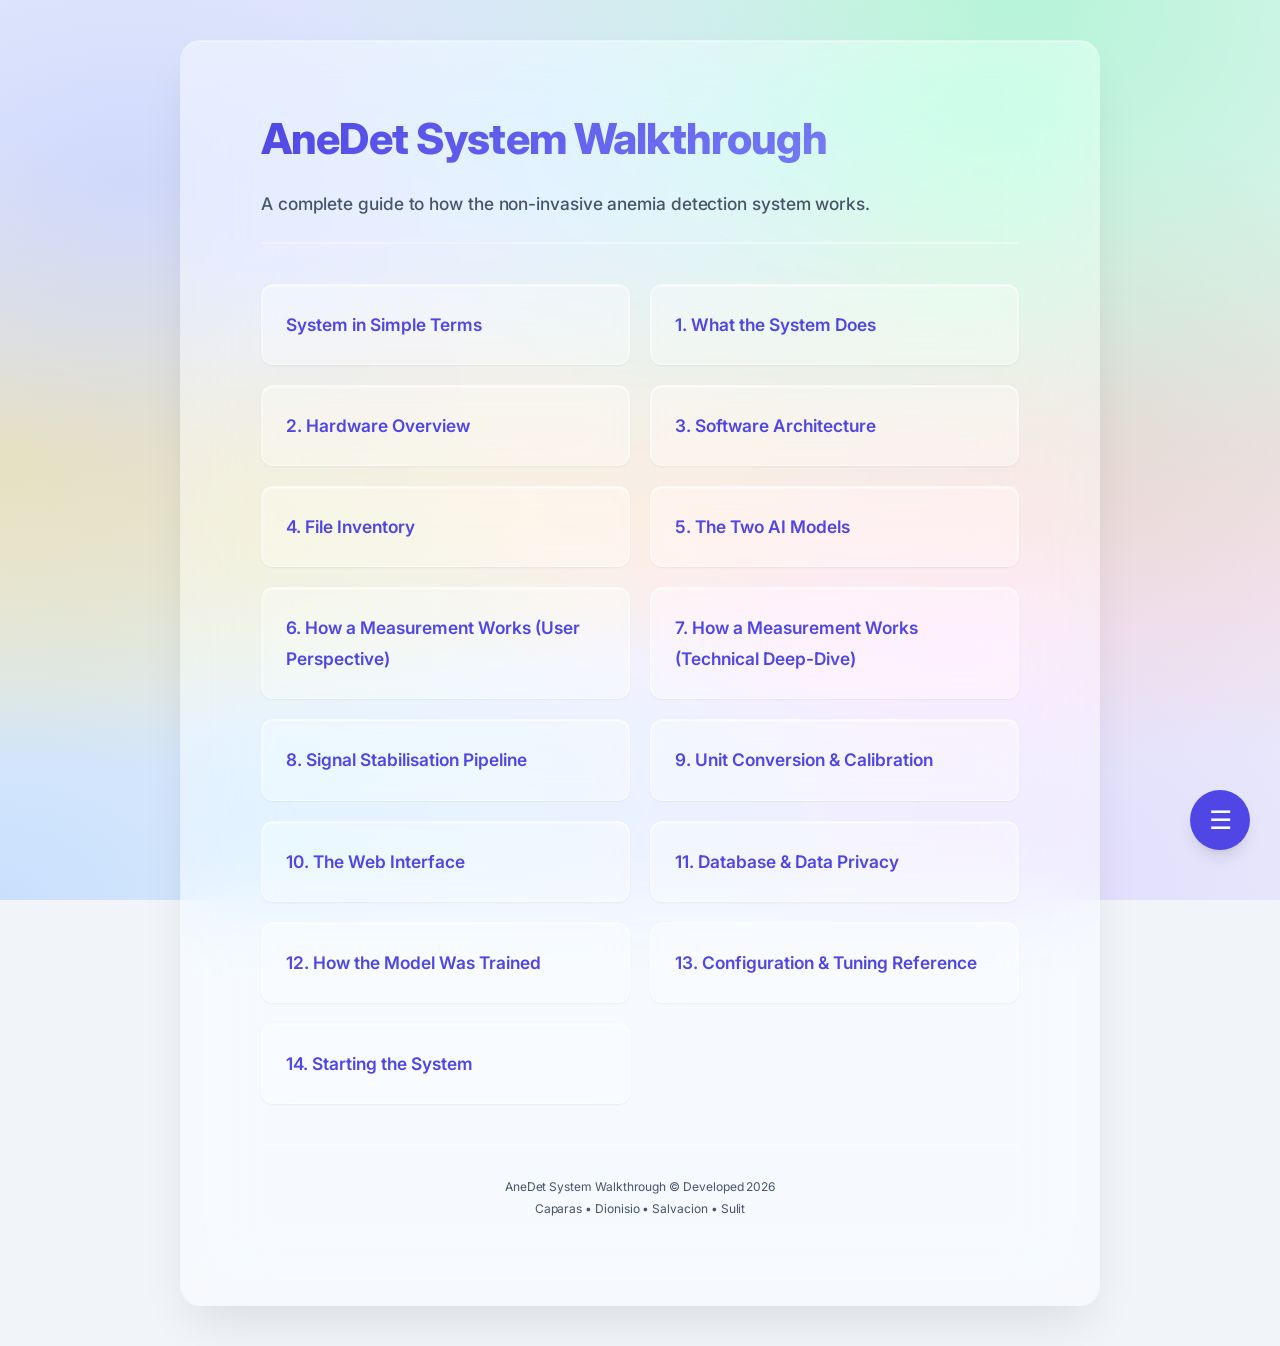
==== commit 209e0724: "Fixoverflowing tables in some section and improve other UI elements" ====
--- a/index.html
+++ b/index.html
@@ -915,23 +915,28 @@
     }
     
     .back-to-home-btn {
-      display: inline-flex;
+      display: flex;
+      justify-content: center;
       align-items: center;
-      gap: 8px;
-      padding: 10px 18px;
+      width: 100%;
+      box-sizing: border-box;
+      gap: 10px;
+      padding: 16px 24px;
       background: var(--primary-light);
       color: var(--primary);
-      border: none;
-      border-radius: 8px;
-      font-weight: 600;
+      border: 1px solid rgba(79, 70, 229, 0.2);
+      border-radius: 12px;
+      font-weight: 700;
       cursor: pointer;
       margin-bottom: 30px;
-      transition: background 0.2s, transform 0.1s;
-      font-size: 10.5pt;
+      transition: background 0.2s, transform 0.2s, box-shadow 0.2s;
+      font-size: 11.5pt;
+      box-shadow: 0 4px 6px rgba(79, 70, 229, 0.05);
     }
     .back-to-home-btn:hover {
       background: #c7d2fe;
-      transform: translateX(-2px);
+      transform: translateY(-2px);
+      box-shadow: 0 6px 12px rgba(79, 70, 229, 0.1);
     }
 
     /* Mobile Responsive Hooks */
@@ -950,6 +955,12 @@
         grid-template-columns: 1fr; /* Force single column on phones */
         gap: 16px;
         margin-top: 20px;
+      }
+      table {
+        display: block;
+        overflow-x: auto;
+        white-space: nowrap;
+        -webkit-overflow-scrolling: touch;
       }
       h1 {
         font-size: 24pt;
@@ -1011,8 +1022,7 @@
 <body>
 
   <h1>AneDet System Walkthrough</h1>
-  <p class="subtitle">A complete guide to how the non-invasive anemia detection system works from camera capture
-    to hemoglobin prediction on the screen.</p>
+  <p class="subtitle">A complete guide to how the non-invasive anemia detection system works.</p>
 
   <!-- ═══════════════════════════════════════════════════════════════════ -->
   <h2>System in Simple Terms</h2>
@@ -2475,11 +2485,13 @@
     </div>
   </div>
 
-  <hr>
-  <p style="text-align: center; color: var(--text-secondary); font-size: 9pt; margin-top: 30px;">
-    AneDet System Walkthrough &copy; Developed 2026<br>
-    Caparas &bull; Dionisio &bull; Salvacion &bull; Sulit
-  </p>
+  <footer id="app-footer">
+    <hr>
+    <p style="text-align: center; color: var(--text-secondary); font-size: 9pt; margin-top: 30px;">
+      AneDet System Walkthrough &copy; Developed 2026<br>
+      Caparas &bull; Dionisio &bull; Salvacion &bull; Sulit
+    </p>
+  </footer>
 
   <!-- Floating TOC Button and Modal -->
   <button id="tocBtn" title="Table of Contents">☰</button>
@@ -2527,9 +2539,9 @@
           sections.push({ ...currentSection, card });
           
           currentSection.div.appendChild(el);
-        } else if (currentSection && el.tagName !== 'SCRIPT' && el.id !== 'tocBtn' && el.id !== 'tocModal') {
+        } else if (currentSection && el.tagName !== 'SCRIPT' && el.id !== 'tocBtn' && el.id !== 'tocModal' && el.id !== 'app-footer') {
           currentSection.div.appendChild(el);
-        } else if (!currentSection && el.tagName !== 'SCRIPT') {
+        } else if (!currentSection && el.tagName !== 'SCRIPT' && el.id !== 'app-footer') {
           // Remove orphan elements before the first H2 (like the old static TOC block)
           el.remove();
         }
@@ -2540,6 +2552,11 @@
       }
       
       subtitle.after(homepage);
+      
+      const appFooter = document.getElementById('app-footer');
+      if (appFooter) {
+        body.appendChild(appFooter);
+      }
 
       // 2. Interactive Navigation State
       const btn = document.getElementById("tocBtn");
@@ -2572,7 +2589,7 @@
           const backLink = document.createElement("a");
           backLink.href = "#";
           backLink.className = "toc-item";
-          backLink.innerHTML = "🏠 <strong>Return to Homepage</strong>";
+          backLink.innerHTML = "<strong>Return to Homepage</strong>";
           backLink.style.marginBottom = "15px";
           backLink.style.borderBottom = "1px solid var(--border)";
           backLink.style.paddingBottom = "15px";
@@ -2653,6 +2670,18 @@
       // Default Initialization
       openHomepage();
 
+      // Wire up the legacy static TOC inside the first section
+      const staticTocList = document.querySelector('.toc ol');
+      if (staticTocList) {
+        const listItems = staticTocList.querySelectorAll('li');
+        listItems.forEach((li, index) => {
+          li.style.cursor = "pointer";
+          li.addEventListener("click", () => {
+            openSection('section-' + index);
+          });
+        });
+      }
+
       btn.addEventListener("click", (e) => {
         e.stopPropagation();
         modal.classList.toggle("show");
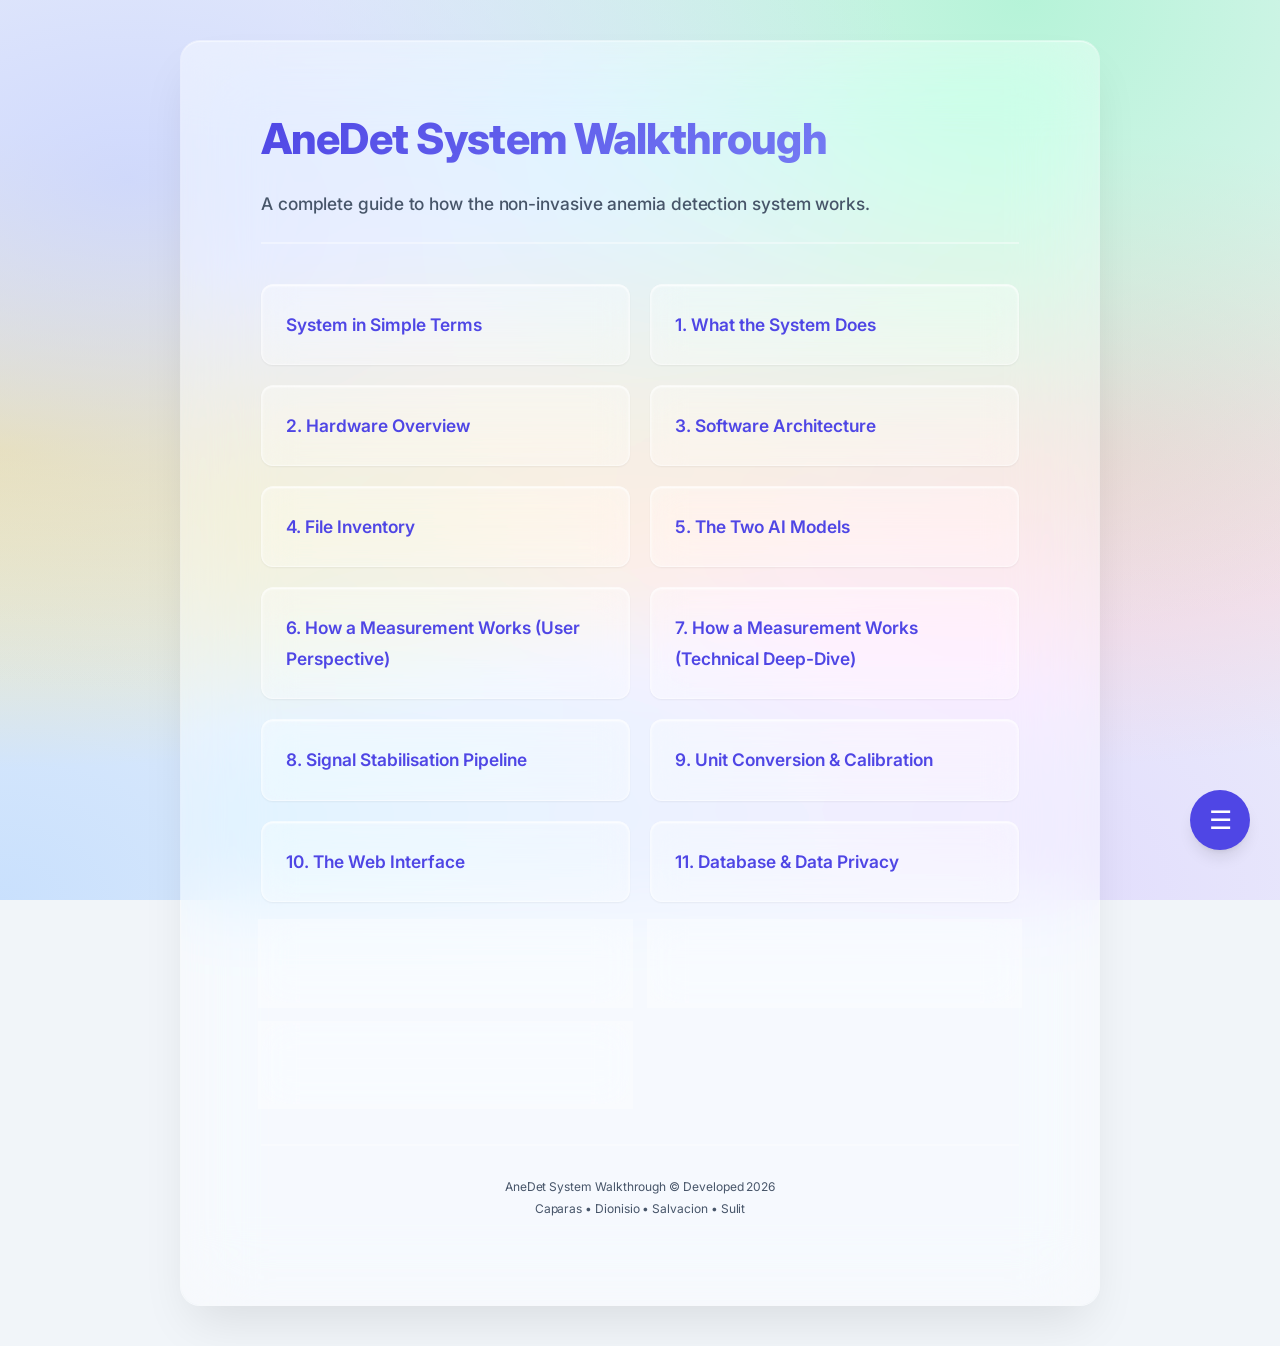
==== commit 2671f094: "Remove unnecessary details in section 14 table" ====
--- a/index.html
+++ b/index.html
@@ -65,6 +65,7 @@
       border: 1px solid var(--border);
       position: relative;
       z-index: 1; /* Establishes stacking context without breaking position: fixed */
+      -webkit-text-size-adjust: 100%;
     }
 
     body::before {
@@ -297,12 +298,20 @@
       width: 100%;
       border-collapse: separate;
       border-spacing: 0;
-      margin-bottom: 24px;
+      margin-bottom: 0; /* Margin handled by wrapper */
       font-size: 10.5pt;
       border-radius: var(--radius);
       overflow: hidden;
       border: 1px solid var(--border);
       background: rgba(255, 255, 255, 0.25);
+    }
+    
+    .table-responsive-wrapper {
+      width: 100%;
+      overflow-x: auto;
+      -webkit-overflow-scrolling: touch;
+      margin-bottom: 24px;
+      border-radius: var(--radius);
     }
 
     th {
@@ -311,7 +320,8 @@
       font-weight: 600;
       text-align: left;
       padding: 12px 16px;
-      border-bottom: 1px solid var(--border);
+      border-bottom: 2px solid rgba(79, 70, 229, 0.25);
+      border-right: 1px solid var(--border);
       text-transform: uppercase;
       font-size: 9pt;
       letter-spacing: 0.05em;
@@ -320,9 +330,14 @@
     td {
       padding: 14px 16px;
       border-bottom: 1px solid var(--border);
+      border-right: 1px solid var(--border);
       vertical-align: top;
       background: transparent;
       color: var(--text);
+    }
+
+    th:last-child, td:last-child {
+      border-right: none;
     }
 
     tr:last-child td {
@@ -938,6 +953,66 @@
       transform: translateY(-2px);
       box-shadow: 0 6px 12px rgba(79, 70, 229, 0.1);
     }
+    
+    /* Section Pagination Bottom Bar */
+    .section-pagination {
+      display: flex;
+      justify-content: space-between;
+      align-items: stretch;
+      margin-top: 60px;
+      padding-top: 30px;
+      border-top: 1px solid rgba(79,70,229,0.15);
+      gap: 20px;
+    }
+    
+    .pagination-btn {
+      flex: 1;
+      display: flex;
+      flex-direction: column;
+      padding: 20px 24px;
+      background: rgba(255, 255, 255, 0.4);
+      border: 1px solid var(--border);
+      border-radius: 16px;
+      color: var(--text);
+      cursor: pointer;
+      transition: background 0.2s, transform 0.2s, box-shadow 0.2s, border-color 0.2s;
+      box-shadow: inset 0 1px 1px var(--glass-gloss);
+      backdrop-filter: blur(12px);
+      text-align: left;
+    }
+    .pagination-btn:hover {
+      background: rgba(255, 255, 255, 0.75);
+      border-color: rgba(79, 70, 229, 0.4);
+      transform: translateY(-3px);
+      box-shadow: inset 0 1px 1px var(--glass-gloss), 0 8px 16px rgba(79,70,229,0.08);
+    }
+    .pagination-btn.next {
+      align-items: flex-end;
+      text-align: right;
+    }
+    .pagination-label {
+      font-size: 10pt;
+      text-transform: uppercase;
+      letter-spacing: 0.05em;
+      color: var(--text-secondary);
+      font-weight: 600;
+      margin-bottom: 8px;
+    }
+    .pagination-title {
+      font-size: 12pt;
+      font-weight: 700;
+      color: var(--primary);
+      line-height: 1.4;
+      display: -webkit-box;
+      -webkit-line-clamp: 2;
+      -webkit-box-orient: vertical;
+      overflow: hidden;
+    }
+
+    /* Desktop default: hide the mobile swipe hint */
+    .table-swipe-hint {
+      display: none;
+    }
 
     /* Mobile Responsive Hooks */
     @media (max-width: 768px) {
@@ -956,11 +1031,42 @@
         gap: 16px;
         margin-top: 20px;
       }
-      table {
-        display: block;
-        overflow-x: auto;
-        white-space: nowrap;
-        -webkit-overflow-scrolling: touch;
+      .table-swipe-hint {
+        display: flex;
+        align-items: center;
+        font-size: 9.5pt;
+        color: var(--primary);
+        margin-bottom: 8px;
+        font-weight: 600;
+        opacity: 0.9;
+        margin-top: -6px; /* slightly pull up toward previous text */
+      }
+      .table-swipe-hint::before {
+        content: "⟷";
+        font-size: 14pt;
+        margin-right: 6px;
+        line-height: 1;
+        animation: swipe-hint 2.5s infinite ease-in-out;
+      }
+      @keyframes swipe-hint {
+        0%, 100% { transform: translateX(0); }
+        50% { transform: translateX(6px); }
+      }
+      th, td {
+        white-space: normal;
+        min-width: 140px; /* Constrains column squishing while allowing beautiful wraps */
+      }
+      td code {
+        white-space: nowrap; /* Keeps technical paths on a single line */
+      }
+      .section-pagination {
+        flex-direction: column;
+        gap: 16px;
+      }
+      .pagination-btn {
+        width: 100%;
+        align-items: center !important;
+        text-align: center !important;
       }
       h1 {
         font-size: 24pt;
@@ -2443,44 +2549,44 @@
   <h3>Complete System Data Flow (End to End)</h3>
 
   <div class="flow">
-    <div class="flow-node start">&#128247; Camera Module 3 (640&times;480)</div>
+    <div class="flow-node start">Camera Module 3 (640&times;480)</div>
     <div class="flow-arrow"><span class="label">raw frame</span></div>
-    <div class="flow-node">&#128270; <strong>YOLO Nail Detector</strong> (best.pt, 416px)</div>
+    <div class="flow-node"><strong>YOLO Nail Detector</strong> (best.pt, 416px)</div>
     <div class="flow-arrow"><span class="label">nail bounding box</span></div>
-    <div class="flow-node">&#9986; Crop <strong>Nail</strong> (224&times;224) + <strong>Skin Patch</strong>
+    <div class="flow-node">Crop <strong>Nail</strong> (224&times;224) + <strong>Skin Patch</strong>
       (96&times;96)</div>
     <div class="flow-arrow"></div>
     <div class="flow-branch">
       <div class="flow-branch-col">
-        <div class="flow-branch-label">&#127912; Image</div>
+        <div class="flow-branch-label">Image</div>
         <div class="flow-node narrow">Resize, RGB,<br>ImageNet Normalize</div>
       </div>
       <div class="flow-branch-divider"></div>
       <div class="flow-branch-col">
-        <div class="flow-branch-label">&#129514; Colour</div>
+        <div class="flow-branch-label">Colour</div>
         <div class="flow-node narrow">Lab means &rarr; 6 values<br>z-normalise</div>
       </div>
     </div>
     <div class="flow-arrow"></div>
-    <div class="flow-node accent">&#128260; <strong>TTA &times; 5</strong> shifted crops</div>
+    <div class="flow-node accent"><strong>TTA &times; 5</strong> shifted crops</div>
     <div class="flow-arrow"><span class="label">5 predictions &rarr; median</span></div>
-    <div class="flow-node">&#10135; &divide; 10 &rarr; g/dL + <strong>Slope Correction</strong></div>
+    <div class="flow-node">&divide; 10 &rarr; g/dL + <strong>Slope Correction</strong></div>
     <div class="flow-arrow"></div>
     <div class="flow-node">&lsim; EMA Smoothing + History Buffer</div>
     <div class="flow-arrow"><span class="label">session samples</span></div>
-    <div class="flow-node accent">&#128200; <strong>Session Aggregation</strong><br><small>IQR filter &rarr; Median
+    <div class="flow-node accent"><strong>Session Aggregation</strong><br><small>IQR filter &rarr; Median
         &rarr; Anemia Guard</small></div>
     <div class="flow-arrow"><span class="label">final Hb</span></div>
-    <div class="flow-node green">&#127991; <strong>Classification</strong><br><small>Normal / Borderline / Mild /
+    <div class="flow-node green"><strong>Classification</strong><br><small>Normal / Borderline / Mild /
         Moderate / Severe</small></div>
     <div class="flow-arrow"></div>
     <div class="flow-branch">
       <div class="flow-branch-col">
-        <div class="flow-node narrow green">&#128241; 5-inch Display</div>
+        <div class="flow-node narrow green">5-inch Display</div>
       </div>
       <div class="flow-branch-divider"></div>
       <div class="flow-branch-col">
-        <div class="flow-node narrow">&#128274; SQLite DB<br><small>(encrypted names)</small></div>
+        <div class="flow-node narrow">SQLite DB<br><small>(encrypted names)</small></div>
       </div>
     </div>
   </div>
@@ -2656,8 +2762,8 @@
         renderModal(true);
       }
 
-      // Attach clicks to Homepage Cards and generate Back buttons for each section
-      sections.forEach(sec => {
+      // Attach clicks to Homepage Cards, generate Back buttons, and add Bottom Pagination
+      sections.forEach((sec, index) => {
         sec.card.addEventListener("click", () => openSection(sec.id));
         
         const backBtn = document.createElement("button");
@@ -2665,10 +2771,51 @@
         backBtn.innerHTML = "← Back to Homepage";
         backBtn.addEventListener("click", openHomepage);
         sec.div.insertBefore(backBtn, sec.div.firstChild);
+
+        // Build bottom pagination bar
+        const pagination = document.createElement("div");
+        pagination.className = "section-pagination";
+
+        const prevBtn = document.createElement("button");
+        prevBtn.className = "pagination-btn prev";
+        if (index > 0) {
+          prevBtn.innerHTML = `<div class="pagination-label">« Previous Section</div><div class="pagination-title">${sections[index - 1].title}</div>`;
+          prevBtn.addEventListener("click", () => openSection(sections[index - 1].id));
+        } else {
+          prevBtn.innerHTML = `<div class="pagination-label">« Return Focus</div><div class="pagination-title">Homepage Grid</div>`;
+          prevBtn.addEventListener("click", openHomepage);
+        }
+        pagination.appendChild(prevBtn);
+
+        const nextBtn = document.createElement("button");
+        nextBtn.className = "pagination-btn next";
+        if (index < sections.length - 1) {
+          nextBtn.innerHTML = `<div class="pagination-label">Next Section »</div><div class="pagination-title">${sections[index + 1].title}</div>`;
+          nextBtn.addEventListener("click", () => openSection(sections[index + 1].id));
+        } else {
+          nextBtn.innerHTML = `<div class="pagination-label">Finish Walkthrough</div><div class="pagination-title">Return to Homepage</div>`;
+          nextBtn.addEventListener("click", openHomepage);
+        }
+        pagination.appendChild(nextBtn);
+
+        sec.div.appendChild(pagination);
       });
 
       // Default Initialization
       openHomepage();
+
+      // Add animated mobile scroll indicator and responsive wrapper to every table
+      document.querySelectorAll('table').forEach(table => {
+        const wrapper = document.createElement('div');
+        wrapper.className = 'table-responsive-wrapper';
+        table.parentNode.insertBefore(wrapper, table);
+        wrapper.appendChild(table);
+
+        const hint = document.createElement('div');
+        hint.className = 'table-swipe-hint';
+        hint.innerHTML = 'Swipe table to view extra columns (if any)';
+        wrapper.parentNode.insertBefore(hint, wrapper);
+      });
 
       // Wire up the legacy static TOC inside the first section
       const staticTocList = document.querySelector('.toc ol');
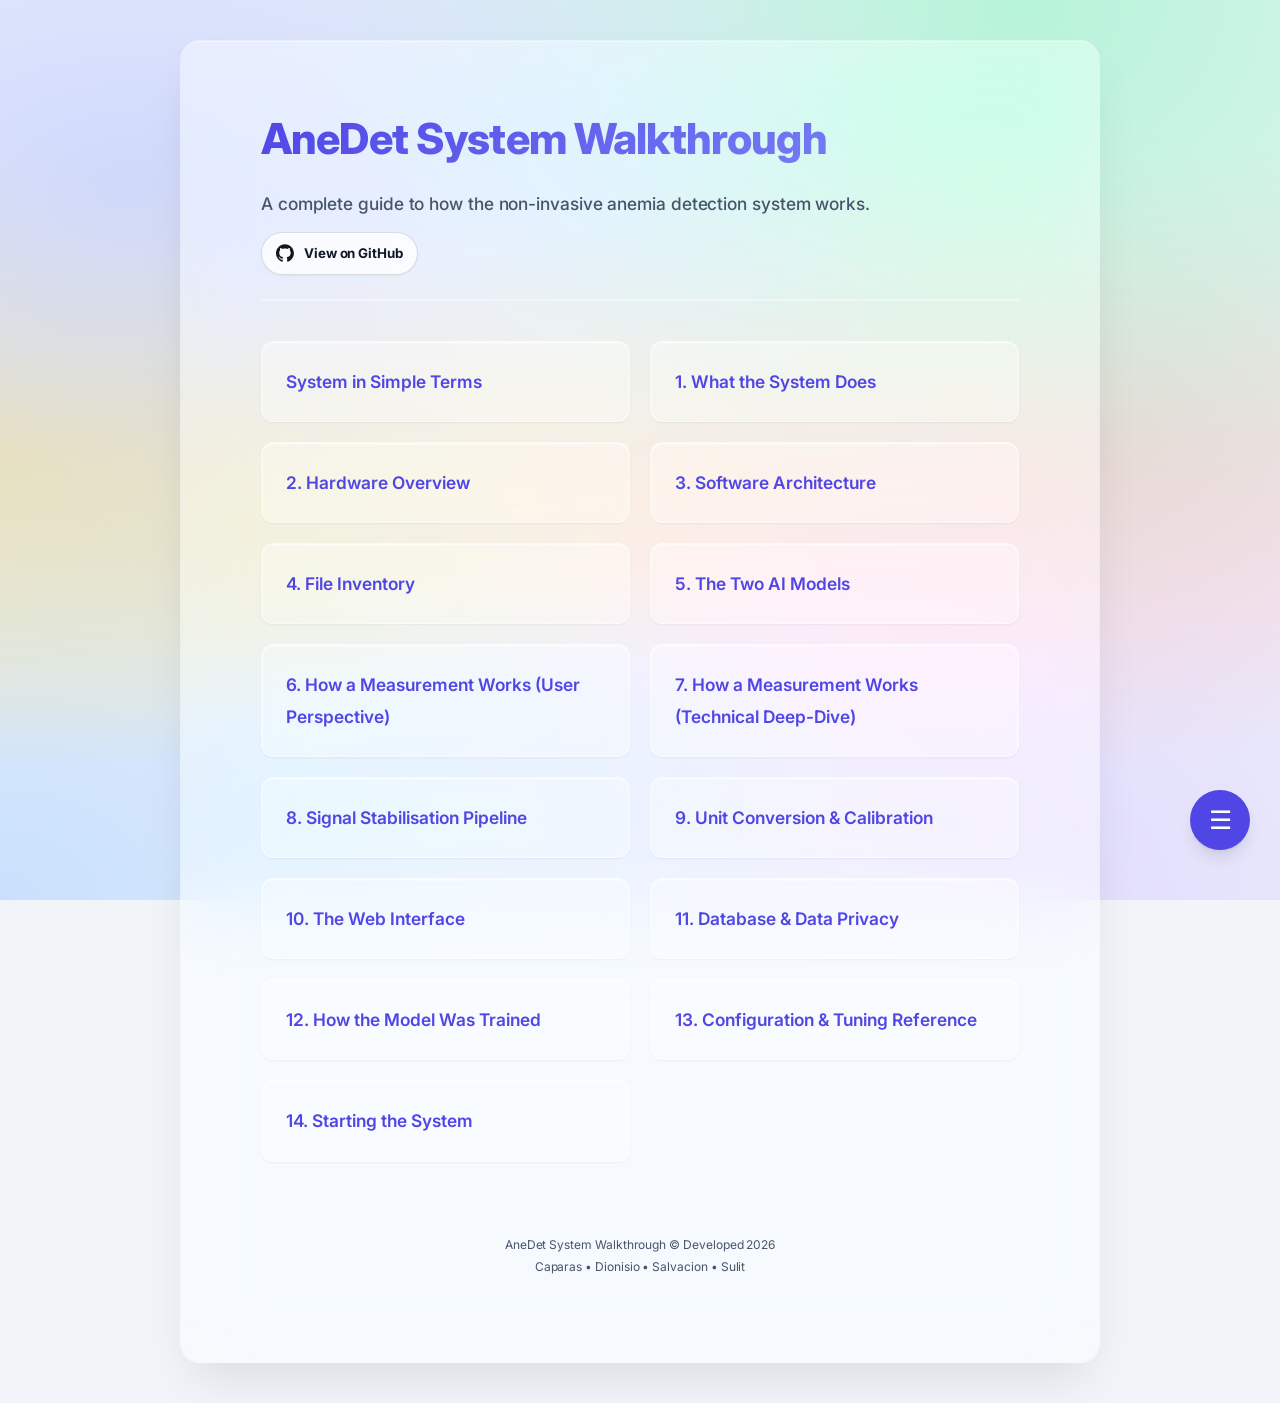
==== commit d692c9d9: "Add missing requirements.txt, Update instructions and add interface image in README.md, Add view on " ====
--- a/index.html
+++ b/index.html
@@ -87,6 +87,10 @@
         max-width: none;
       }
 
+      .github-repo-btn {
+        display: none;
+      }
+
       .page-break {
         page-break-before: always;
       }
@@ -122,6 +126,42 @@
       line-height: 1.6;
       border-bottom: 2px solid var(--border);
       padding-bottom: 24px;
+    }
+
+    .github-repo-btn {
+      display: inline-flex;
+      align-items: center;
+      gap: 10px;
+      margin-top: 14px;
+      padding: 10px 14px;
+      border-radius: 999px;
+      background: rgba(255, 255, 255, 0.78);
+      border: 1px solid rgba(15, 23, 42, 0.14);
+      color: #0f172a;
+      text-decoration: none;
+      font-size: 10pt;
+      font-weight: 700;
+      box-shadow: var(--shadow-sm), inset 0 1px 1px var(--glass-gloss);
+      backdrop-filter: blur(8px);
+      -webkit-backdrop-filter: blur(8px);
+      transition: transform 0.2s ease, box-shadow 0.2s ease, background 0.2s ease;
+    }
+
+    .github-repo-btn img {
+      width: 18px;
+      height: 18px;
+      display: block;
+    }
+
+    .github-repo-btn:hover {
+      background: rgba(255, 255, 255, 0.95);
+      transform: translateY(-1px);
+      box-shadow: var(--shadow-md), inset 0 1px 1px var(--glass-gloss);
+    }
+
+    .github-repo-btn:focus-visible {
+      outline: 2px solid var(--primary);
+      outline-offset: 2px;
     }
 
     h2 {
@@ -1031,6 +1071,9 @@
         gap: 16px;
         margin-top: 20px;
       }
+      .github-repo-btn {
+        margin-top: 12px;
+      }
       .table-swipe-hint {
         display: flex;
         align-items: center;
@@ -1128,7 +1171,21 @@
 <body>
 
   <h1>AneDet System Walkthrough</h1>
-  <p class="subtitle">A complete guide to how the non-invasive anemia detection system works.</p>
+  <p class="subtitle">
+    A complete guide to how the non-invasive anemia detection system works.
+    <br>
+    <a
+      class="github-repo-btn"
+      href="https://github.com/adobong-sunog/AneDet"
+      target="_blank"
+      rel="noopener noreferrer"
+      aria-label="Open AneDet repository on GitHub"
+      title="Open GitHub repository"
+    >
+      <img src="static/github-icon.svg" alt="GitHub icon">
+      <span>View on GitHub</span>
+    </a>
+  </p>
 
   <!-- ═══════════════════════════════════════════════════════════════════ -->
   <h2>System in Simple Terms</h2>
